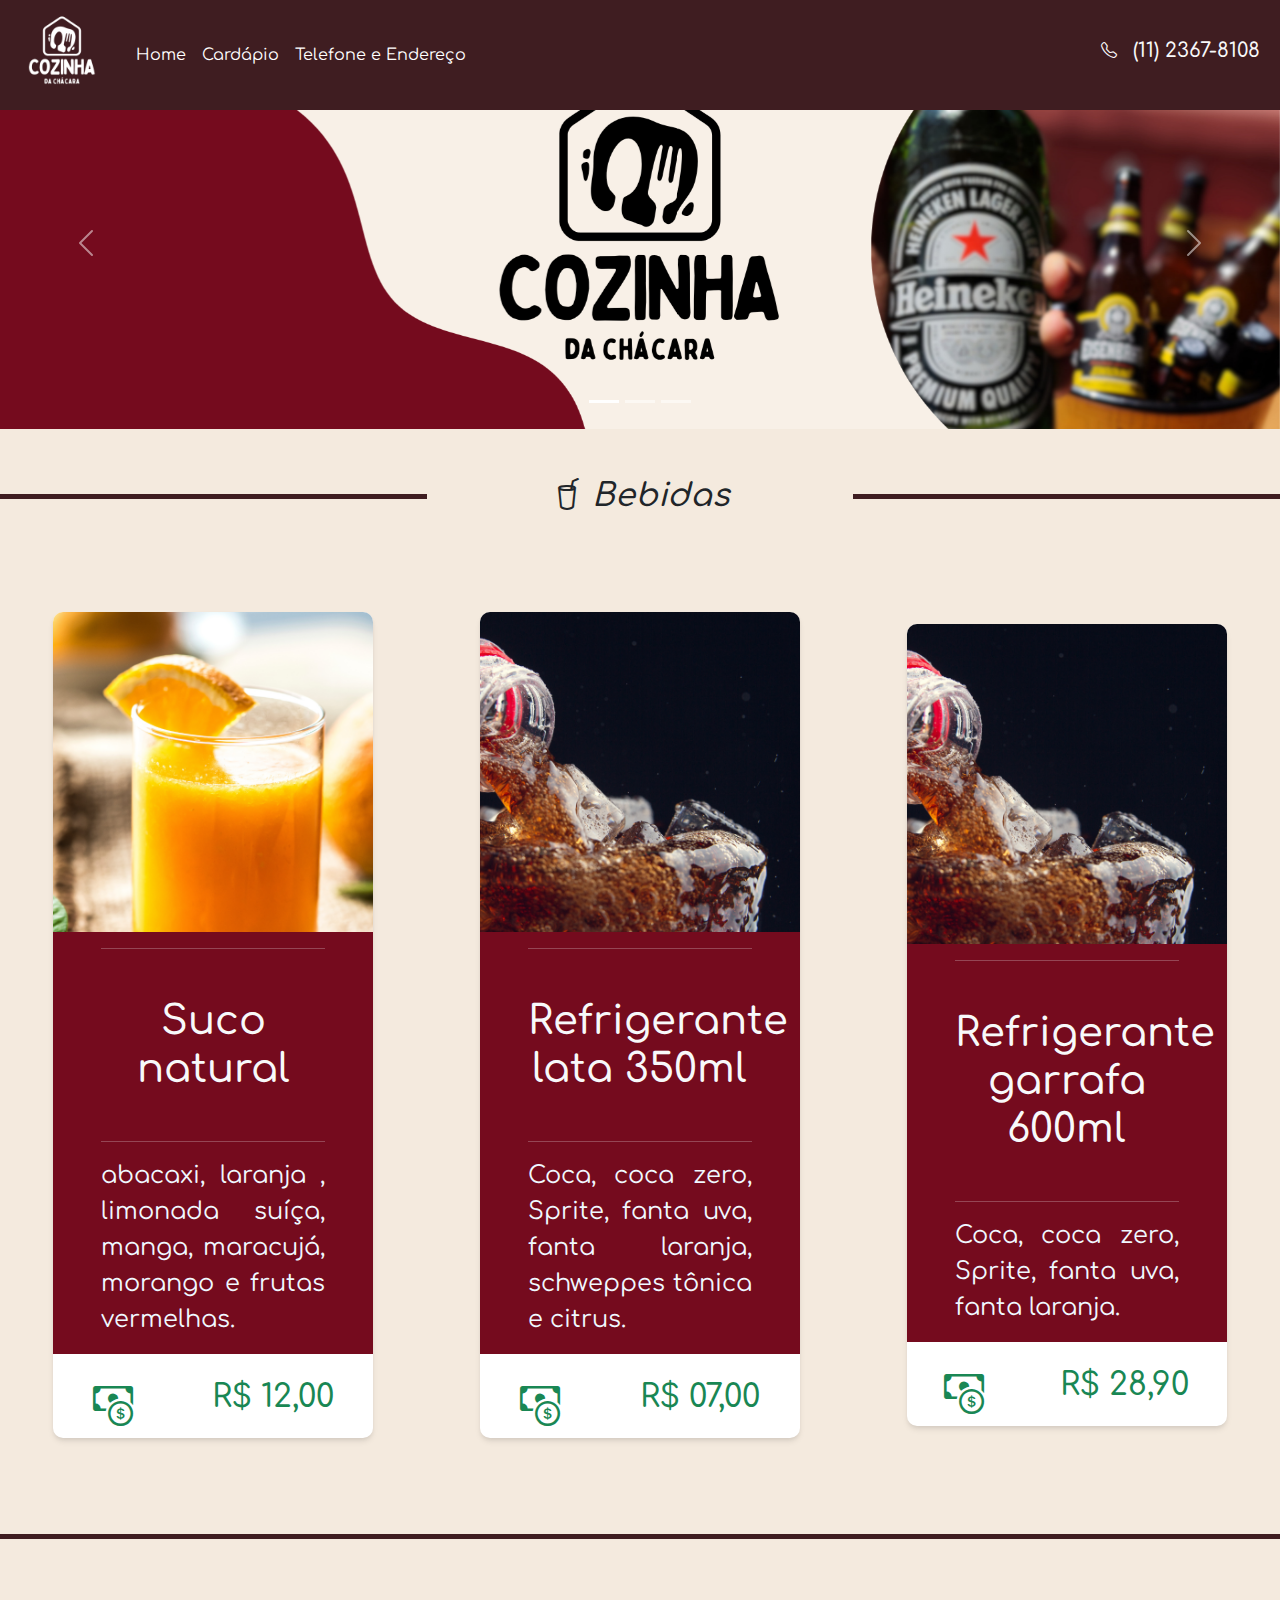
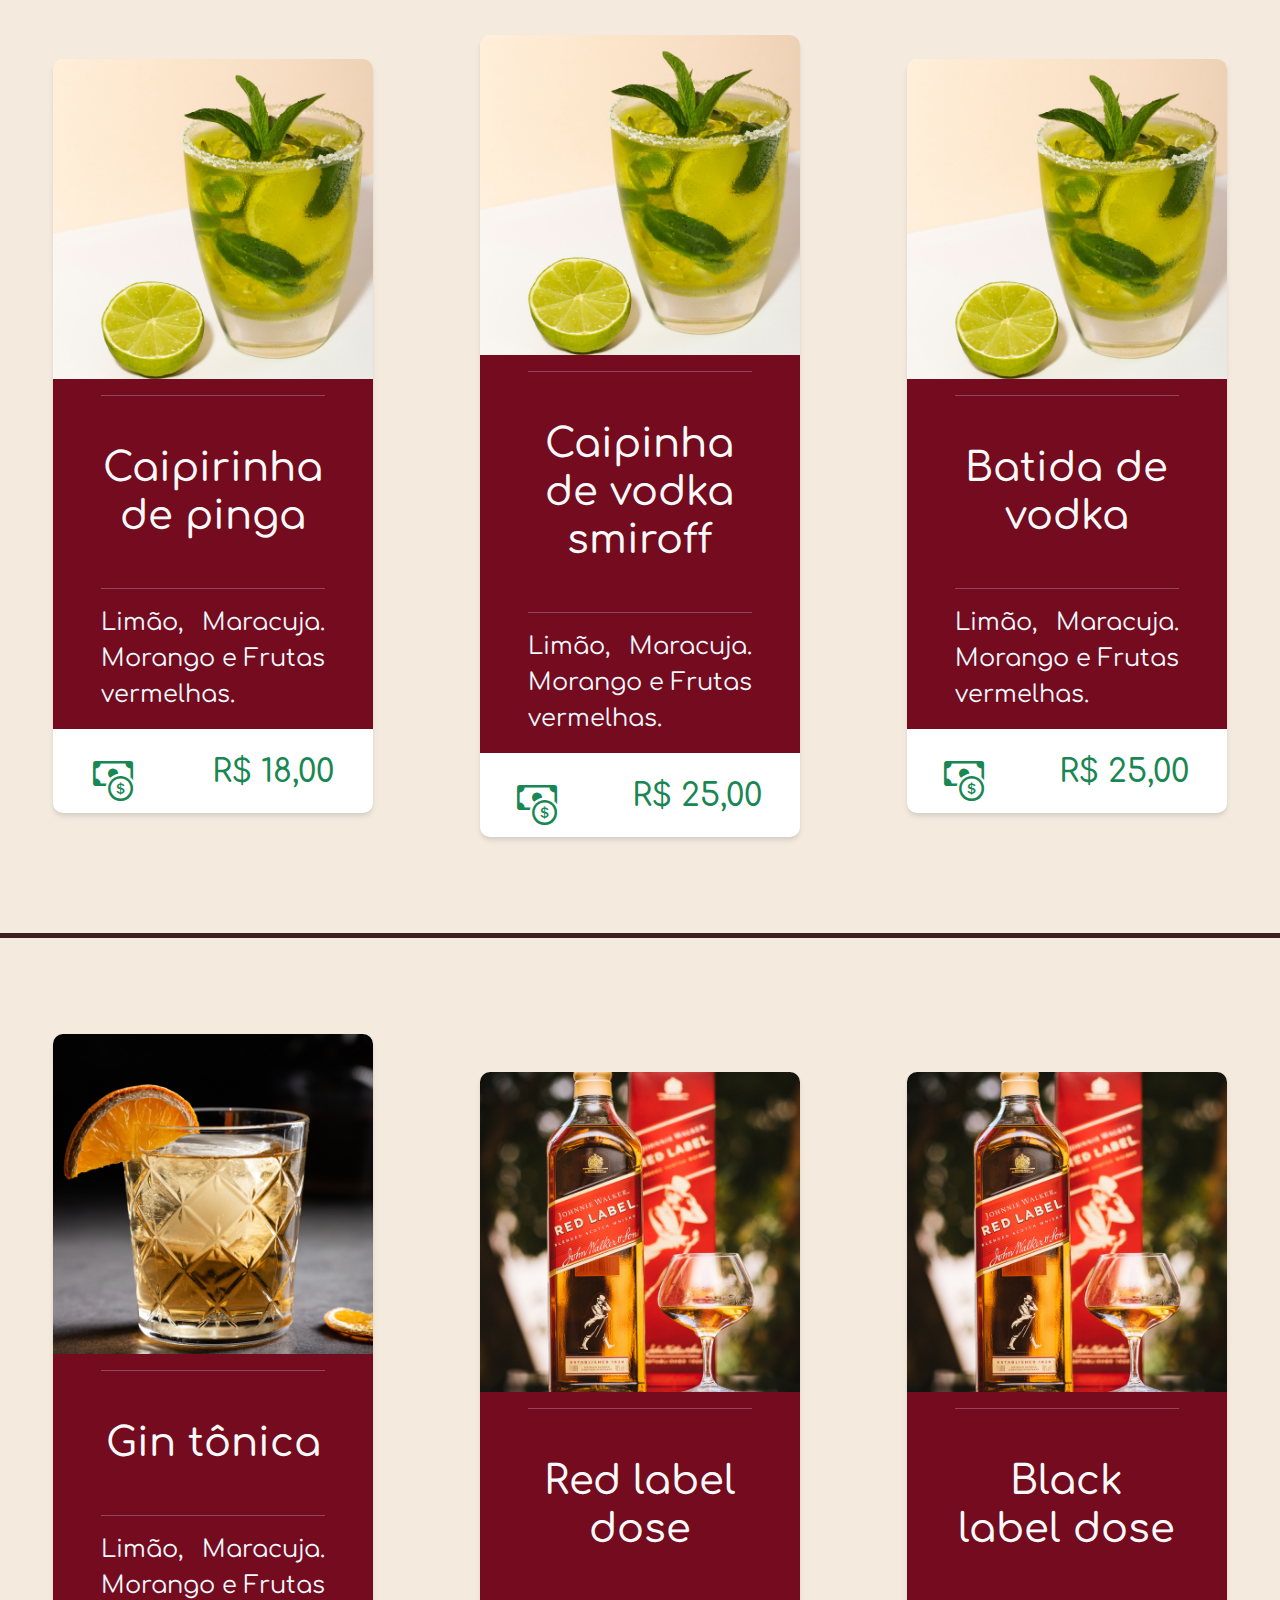
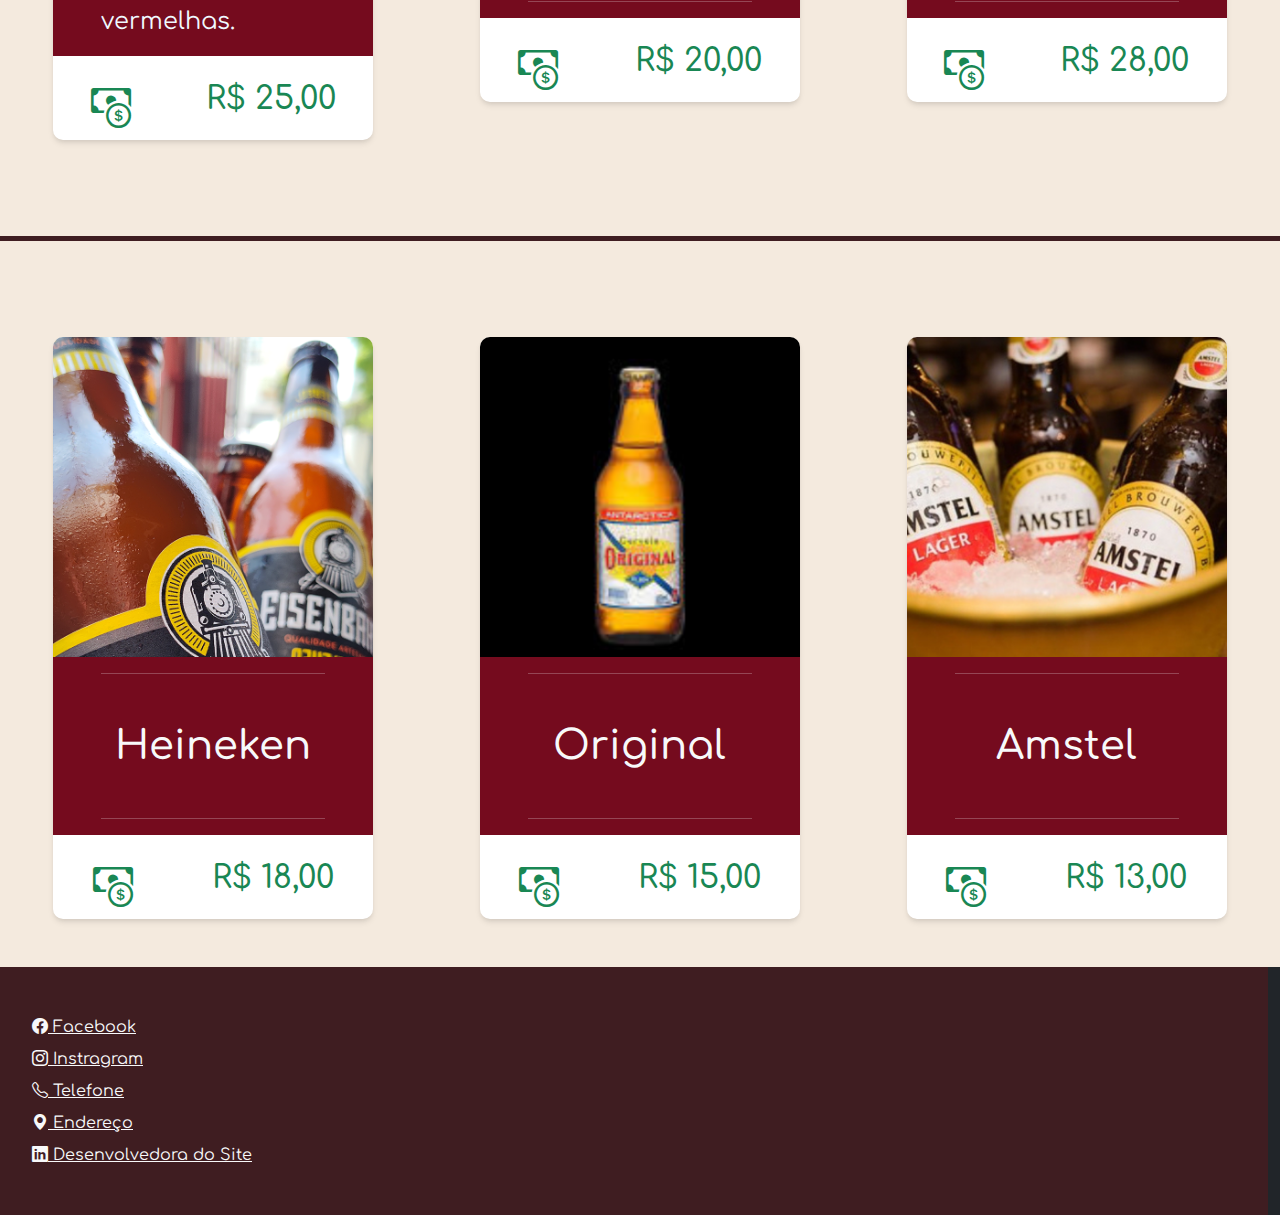
==== SiteCozinha/secBebidas.html @ 14ae270e "Atualização (arrumando os erros)" ====
<!DOCTYPE html>
<html lang="pt-br">
<head>
    <meta charset="UTF-8">
    <meta name="viewport" content="width=device-width, initial-scale=1.0">
    <title>Pratos Feitos</title>
    <link rel="stylesheet" href="css/cssComida.css">
    <link href="https://cdn.jsdelivr.net/npm/bootstrap@5.3.3/dist/css/bootstrap.min.css" rel="stylesheet" integrity="sha384-QWTKZyjpPEjISv5WaRU9OFeRpok6YctnYmDr5pNlyT2bRjXh0JMhjY6hW+ALEwIH" crossorigin="anonymous">
    <link rel="stylesheet" href="https://cdn.jsdelivr.net/npm/bootstrap-icons@1.11.3/font/bootstrap-icons.min.css">
    <link rel="icon" type="image/x-icon" href="assets/LOGOPNGCASA.png">
 
</head>
<body id="funciona">
    <!-- Navbar -->
    <nav class="navbar navbar-expand-lg">
      <div class="container-fluid">
        <a class="navbar-brand" href="/SiteCozinha/index.html"><img src="assets/logoCozinha.png" width="100px" alt=""></a>
        <button class="navbar-toggler bg-white" type="button" data-bs-toggle="collapse" data-bs-target="#navbarNav" aria-controls="navbarNav" aria-expanded="false" aria-label="Toggle navigation">
          <span class="navbar-toggler-icon"></span>
        </button>
        <div class="collapse navbar-collapse" id="navbarNav">
          <ul class="navbar-nav">
            <li class="nav-item">
              <a  id="nav_texto" class="nav-link active" aria-current="page" href="index.html">Home</a>
            </li>
            <li class="nav-item">
              <a  id="nav_texto" class="nav-link active" href="#cardapio">Cardápio</a>
            </li>
            <li class="nav-item">
              <a  id="nav_texto" class="nav-link active" href="telefone.html">Telefone e Endereço</a>
            </li>
          </ul>

          <div class="ms-auto d-flex p-2">
            <i class="bi bi-telephone text-light fs-6 mx-3"></i> 
            <h4 class="text-light fs-5 ">(11) 2367-8108</h4>
          </div>

        </div>
      </div>
    </nav>
    <div class="opcoesPratos row">

      <div class="col-12 ">
        <nav id="navbar-example3" class="h-100 flex-column align-items-around pe-4 border-end ">
          <nav class="nav nav-pills flex-row justify-content-center">
            <a class="nav-link" href="#TodoDia">Todos os dias</a>
            <a class="nav-link" href="#seg">Especiais do dia</a>
            <a class="nav-link" href="secBebidas.html"> Bebidas e Sobremesas</a>
          </nav>
    </div>

    <div id="carouselExampleIndicators" class="carousel slide">
      <div class="carousel-indicators">
        <button type="button" data-bs-target="#carouselExampleIndicators" data-bs-slide-to="0" class="active" aria-current="true" aria-label="Slide 1"></button>
        <button type="button" data-bs-target="#carouselExampleIndicators" data-bs-slide-to="1" aria-label="Slide 2"></button>
        <button type="button" data-bs-target="#carouselExampleIndicators" data-bs-slide-to="2" aria-label="Slide 3"></button>
      </div>
      <div class="carousel-inner">
        <div class="carousel-item active">
          <img src="assets/bebidasBanner.png" class="d-block w-100" alt="...">
        </div>
        <div class="carousel-item">
          <img src="assets/bebidasBanner.png" class="d-block w-100" alt="...">
        </div>
        <div class="carousel-item">
          <img src="assets/bebidasBanner.png" class="d-block w-100" alt="...">
        </div>
      </div>
      <button class="carousel-control-prev" type="button" data-bs-target="#carouselExampleIndicators" data-bs-slide="prev">
        <span class="carousel-control-prev-icon" aria-hidden="true"></span>
        <span class="visually-hidden">Previous</span>
      </button>
      <button class="carousel-control-next" type="button" data-bs-target="#carouselExampleIndicators" data-bs-slide="next">
        <span class="carousel-control-next-icon" aria-hidden="true"></span>
        <span class="visually-hidden">Next</span>
      </button>
    </div>


    <section class="fundo">


              <!-- PRATOS DIA A DIA -->

              <div class="d-flex flex-row col-12 justify-content-between align-items-center ">

                <div class="line col-2 col-md-4 "></div>
                <h3 id="TodoDia" class="text-center fs-2 col-6 col-md-4 my-5"><i class="bi bi-cup-straw"> Bebidas </h3></i> 
                <div class="line col-2 col-md-4"></div>
        
              </div>
      
              <div class="promocoes d-flex flex-column flex-md-row justify-content-center-lg-around justify-content-md-around align-items-center">
                
                <!-- Primeiro card -->
                <div class="card_alimento d-flex flex-column justify-content-center col-10 my-5 col-md-3 bg-white">
      
                  <img src="assets/Design sem nome (5).png" class="col-12 img_comida " alt="">
                  
                  <!-- section de informações -->
                  <div class="col-12 text_card px-5">
                    <hr class="text-light">
                      <h1 class="text-center my-5 text-light">Suco natural</h1>
                      <hr class="text-light">
                      <p class="align-self-center " style="text-align: justify;" >abacaxi, laranja , limonada suíça, manga, maracujá, morango e frutas vermelhas.</p>
                  </div>
      
                  <!-- Section de preço -->
                  <div class="valor d-flex flex-row justify-content-around mt-4">
                      <i class="bi bi-cash-coin fs-1 text-success"></i>
                      <h2 class="text-success">R$  12,00</h2>
                  </div>
                  </div >
      
                  <!-- Aqui acaba o card -->
      
                  <!-- Primeiro card -->
                  <div class="card_alimento d-flex flex-column justify-content-center col-10 my-5 col-md-3 bg-white">
      
                  <img src="assets/Design sem nome (6).png" class="col-12 img_comida " alt="">
                  
                  <!-- section de informações -->
                  <div class="col-12 text_card px-5">
                    <hr class="text-light">
                      <h1 class="text-center my-5 text-light">Refrigerante lata 350ml</h1>
                      <hr class="text-light">
                      <p class="align-self-center " style="text-align: justify;" >Coca, coca zero, Sprite, fanta uva, fanta laranja, schweppes tônica e citrus.</p>
                  </div>
      
                  <!-- Section de preço -->
                  <div class="valor d-flex flex-row justify-content-around mt-4">
                      <i class="bi bi-cash-coin fs-1 text-success"></i>
                      <h2 class="text-success">R$ 07,00</h2>
                  </div>
                  </div >
      
      
                  <!-- Terceiro card -->
                  <div class="card_alimento d-flex flex-column justify-content-center col-10 my-5 col-md-3 bg-white">
      
                    <img src="assets/Design sem nome (6).png" class="col-12 img_comida " alt="">
                    
                    <!-- section de informações -->
                    <div class="col-12 text_card px-5">
                      <hr class="text-light">
                        <h1 class="text-center my-5 text-light">Refrigerante garrafa 600ml</h1>
                        <hr class="text-light">
                        <p class="align-self-center " style="text-align: justify;" > Coca, coca zero, Sprite, fanta uva, fanta laranja.</p>
                    </div>
      
                    <!-- Section de preço -->
                    <div class="valor d-flex flex-row justify-content-around mt-4">
                        <i class="bi bi-cash-coin fs-1 text-success"></i>
                        <h2 class="text-success">R$ 28,90</h2>
                    </div>
              
                </div >
                
          </section>

          <section class="fundo">


            <!-- PRATOS DIA A DIA -->
            <div class="d-flex flex-row col-12 justify-content-between align-items-center ">
      
              <div class="line col-12 col-md-12 my-5 "></div>
        
            </div>

            <div class="promocoes d-flex flex-column flex-md-row justify-content-center-lg-around justify-content-md-around align-items-center">
              
              <!-- Primeiro card -->
              <div class="card_alimento d-flex flex-column justify-content-center col-10 my-5 col-md-3 bg-white">
    
                <img src="assets/Design sem nome (18).png" class="col-12 img_comida " alt="">
                
                <!-- section de informações -->
                <div class="col-12 text_card px-5">
                  <hr class="text-light">
                    <h1 class="text-center my-5 text-light">Caipirinha de pinga</h1>
                    <hr class="text-light">
                    <p class="align-self-center " style="text-align: justify;" >Limão, Maracuja. Morango e Frutas vermelhas.</p>
                </div>
    
                <!-- Section de preço -->
                <div class="valor d-flex flex-row justify-content-around mt-4">
                    <i class="bi bi-cash-coin fs-1 text-success"></i>
                    <h2 class="text-success">R$ 18,00</h2>
                </div>
                </div >
    
              <!-- Aqui acaba o card -->
    
               <!-- Segundo card -->

                <div class="card_alimento d-flex flex-column justify-content-center col-10 my-5 col-md-3 bg-white">
    
                <img src="assets/Design sem nome (18).png" class="col-12 img_comida " alt="">
                
                <!-- section de informações -->
                <div class="col-12 text_card px-5">
                  <hr class="text-light">
                    <h1 class="text-center my-5 text-light">Caipinha de vodka smiroff</h1>
                    <hr class="text-light">
                    <p class="align-self-center " style="text-align: justify;" > Limão, Maracuja. Morango e Frutas vermelhas.</p>
                </div>
    
                <!-- Section de preço -->
                <div class="valor d-flex flex-row justify-content-around mt-4">
                    <i class="bi bi-cash-coin fs-1 text-success"></i>
                    <h2 class="text-success">R$  25,00</h2>
                </div>
                </div >
    
    
                <!-- Terceiro card -->
                <div class="card_alimento d-flex flex-column justify-content-center col-10 my-5 col-md-3 bg-white">
    
                  <img src="assets/Design sem nome (18).png" class="col-12 img_comida " alt="">
                  
                  <!-- section de informações -->
                  <div class="col-12 text_card px-5">
                    <hr class="text-light">
                      <h1 class="text-center my-5 text-light">Batida de vodka</h1>
                      <hr class="text-light">
                      <p class="align-self-center " style="text-align: justify;" >Limão, Maracuja. Morango e Frutas vermelhas.</p>
                  </div>
    
                  <!-- Section de preço -->
                  <div class="valor d-flex flex-row justify-content-around mt-4">
                      <i class="bi bi-cash-coin fs-1 text-success"></i>
                      <h2 class="text-success">R$  25,00</h2>
                  </div>
            
              </div >
              
        </section>
    
        <!-- CAGADA -->
    
        <section class="fundo">
    
            <!-- PRATOS DIA A DIA -->
    
          <div class="d-flex flex-row col-12 justify-content-between align-items-center ">
    
            <div class="line col-12 col-md-12 my-5 "></div>
      
          </div>
    
            <div class="promocoes d-flex flex-column flex-md-row justify-content-center-lg-around justify-content-md-around align-items-center">
              
              <!-- Primeiro card -->
              <div class="card_alimento d-flex flex-column justify-content-center col-10 my-5 col-md-3 bg-white">
    
                <img src="assets/Design sem nome (17).png" class="col-12 img_comida " alt="">
                
                <!-- section de informações -->
                <div class="col-12 text_card px-5">
                  <hr class="text-light">
                    <h1 class="text-center my-5 text-light">Gin tônica</h1>
                    <hr class="text-light">
                    <p class="align-self-center " style="text-align: justify;" >Limão, Maracuja. Morango e Frutas vermelhas.</p>
                </div>
    
                <!-- Section de preço -->
                <div class="valor d-flex flex-row justify-content-around mt-4">
                    <i class="bi bi-cash-coin fs-1 text-success"></i>
                    <h2 class="text-success">R$ 25,00</h2>
                </div>
                </div >
    
                <!-- Aqui acaba o card -->
    
              <!-- Segundo card -->
                <div class="card_alimento d-flex flex-column justify-content-center col-10 my-5 col-md-3 bg-white">
    
                <img src="assets/Design sem nome (13).png" class="col-12 img_comida " alt="">
                
                <!-- section de informações -->
                <div class="col-12 text_card px-5">
                  <hr class="text-light">
                    <h1 class="text-center my-5 text-light">Red label dose</h1>
                    <hr class="text-light">
                    <p class="align-self-center " style="text-align: justify;" ></p>
                </div>
    
                <!-- Section de preço -->
                <div class="valor d-flex flex-row justify-content-around mt-4">
                    <i class="bi bi-cash-coin fs-1 text-success"></i>
                    <h2 class="text-success">R$ 20,00</h2>
                </div>
                </div >
    
    
                <!-- Terceiro card -->
                <div class="card_alimento d-flex flex-column justify-content-center col-10 my-5 col-md-3 bg-white">
    
                  <img src="assets/Design sem nome (13).png" class="col-12 img_comida " alt="">
                  
                  <!-- section de informações -->
                  <div class="col-12 text_card px-5">
                    <hr class="text-light">
                      <h1 class="text-center my-5 text-light">Black label dose</h1>
                      <hr class="text-light">
                      <p class="align-self-center " style="text-align: justify;" ></p>
                  </div>
    
                  <!-- Section de preço -->
                  <div class="valor d-flex flex-row justify-content-around mt-4">
                      <i class="bi bi-cash-coin fs-1 text-success"></i>
                      <h2 class="text-success">R$ 28,00</h2>
                  </div>
            
              </div >
              
        </section>


        <section class="fundo">


            <!-- PRATOS DIA A DIA -->

            <div class="d-flex flex-row col-12 justify-content-between align-items-center ">
      
              <div class="line col-12 col-md-12 my-5 "></div>
        
            </div>
    
            <div class="promocoes d-flex flex-column flex-md-row justify-content-center-lg-around justify-content-md-around align-items-center">
              
              <!-- Primeiro card -->
              <div class="card_alimento d-flex flex-column justify-content-center col-10 my-5 col-md-3 bg-white">
    
                <img src="assets/cerveja2 1.png" class="col-12 img_comida " alt="">
                
                <!-- section de informações -->
                <div class="col-12 text_card px-5">
                  <hr class="text-light">
                    <h1 class="text-center my-5 text-light">Heineken</h1>
                    <hr class="text-light">
                    <p class="align-self-center " style="text-align: justify;" ></p>
                </div>
    
                <!-- Section de preço -->
                <div class="valor d-flex flex-row justify-content-around mt-4">
                    <i class="bi bi-cash-coin fs-1 text-success"></i>
                    <h2 class="text-success">R$ 18,00</h2>
                </div>
                </div >
    
              <!-- Aqui acaba o card -->
    
               <!-- Segundo card -->

                <div class="card_alimento d-flex flex-column justify-content-center col-10 my-5 col-md-3 bg-white">
    
                <img src="assets/Design sem nome (14).png" class="col-12 img_comida " alt="">
                
                <!-- section de informações -->
                <div class="col-12 text_card px-5">
                  <hr class="text-light">
                    <h1 class="text-center my-5 text-light">Original</h1>
                    <hr class="text-light">
                    <p class="align-self-center " style="text-align: justify;" ></p>
                </div>
    
                <!-- Section de preço -->
                <div class="valor d-flex flex-row justify-content-around mt-4">
                    <i class="bi bi-cash-coin fs-1 text-success"></i>
                    <h2 class="text-success">R$ 15,00</h2>
                </div>
                </div >
    
                <!-- Terceiro card -->
                <div class="card_alimento d-flex flex-column justify-content-center col-10 my-5 col-md-3 bg-white">
    
                  <img src="assets/Design sem nome (15).png" class="col-12 img_comida " alt="">
                  
                  <!-- section de informações -->
                  <div class="col-12 text_card px-5">
                    <hr class="text-light">
                      <h1 class="text-center my-5 text-light">Amstel</h1>
                      <hr class="text-light">
                      <p class="align-self-center " style="text-align: justify;" ></p>
                  </div>
    
                  <!-- Section de preço -->
                  <div class="valor d-flex flex-row justify-content-around mt-4">
                      <i class="bi bi-cash-coin fs-1 text-success"></i>
                      <h2 class="text-success">R$ 13,00</h2>
                  </div>
            
              </div >
              
        </section>
        
        <footer id="foot" class="row bg-dark d-flex flex-row">
          <nav class="col-12">
              <ul class="column-6 my-5">
                  <li class="mb-2"> <a class="text-light" href="https://www.facebook.com/cozinhadachacara/" target="_blank"><i class="bi bi-facebook"></i> Facebook</a></li>
                  <li class="mb-2"><a class="text-light" href="https://www.instagram.com/cozinhadachacara/" target="_blank"><i class="bi bi-instagram"></i> Instragram</a></li>
                  <li class="mb-2"> <a class="text-light" href="telefone.html"><i class="bi bi-telephone"></i> Telefone</a></li>
                  <li class="mb-2"><a class="text-light" href="telefone.html"><i class="bi bi-geo-alt-fill"></i> Endereço</a></li>
                  <li class="mb-2"><a class="text-light" href="https://www.linkedin.com/in/manuelaflorenca/" target="_blank"><i class="bi bi-linkedin"></i> Desenvolvedora do Site</a></li>
                  
              </ul>
          </nav>
        </footer>
  
    <script src="https://cdn.jsdelivr.net/npm/bootstrap@5.3.3/dist/js/bootstrap.bundle.min.js" integrity="sha384-YvpcrYf0tY3lHB60NNkmXc5s9fDVZLESaAA55NDzOxhy9GkcIdslK1eN7N6jIeHz" crossorigin="anonymous"></script>
</body>
</html>
---- SiteCozinha/css/cssComida.css ----
@import url('https://fonts.googleapis.com/css2?family=Comfortaa:wght@300..700&display=swap');
* {
    margin: 0;
    padding: 0;
    box-sizing: border-box;
    font-family: "Comfortaa", sans-serif;
    font-optical-sizing: auto;
   
}

body {
    background-color: #750B1E;
    width: 100vw;
    height: 100vh;   
}


.container-fluid {
    position: fixed;
    top: 0;
    z-index: 1000;
    width: 100%;
    background-color: #3F1D21;
    
}


main {

    width: 100%;

}

main h1 {
    color: white;    
}

#nav_texto {

    color: #fff;

}

#nav_texto:hover {
    color: #6d6c6c;
}


#sobre {
    background-image: url("/SiteCozinha/assets/flat-lay-delicious-brazilian-food-arrangement.jpg");
    padding: 50px 30px 50px 30px;
    background-repeat: no-repeat;
    background-size: cover;
    opacity: 0.5;
    text-align: justify;
 
}
.fundo{
    background-color: #F4EADE;
    background-repeat: no-repeat;
    background-size: cover;
}

h3{
    font-size: 4em;
    color: #3F1D21;
}

.card2 {

    background-color:rgba(63, 29, 33, 0.7);
    border-radius: 10px;
    color: #fff;
    
}


p {
    color: aliceblue;
    font-size: 1.5em;
}



.card {
    background-color: transparent;
    border: none;
}

.card_alimento{
    box-shadow: rgba(0, 0, 0, 0.1) 0px 4px 6px -1px, rgba(0, 0, 0, 0.06) 0px 2px 4px -1px;
    border-radius: 10px;
}

.img_comida{
    border-radius: 10px 10px 0px 0;

}
.line{
    background-color: #3F1D21;
    height: 5px;
}
.text_card{
   background-color: #750B1E;
   
}

.card {
    border-radius: 20px 
}


a {
    text-decoration: none;

}

ul {
    list-style-type: none; /* Remove as bolinhas */
}

/* Alterar cor quando o link for clicado (visited) */
a:visited {
    color: gray;
}

a:hover {
    color: darkgray;
}

.menu_card{
    background-image: url(/SiteCozinha/assets/cardCostela3.png);
    background-size: cover;
    background-repeat: no-repeat;
}

.menu{
    color: #ffffff;
    cursor: pointer;
}
.menu:hover{
color: #3F1D21;
}

footer nav {
    background-color: #3F1D21;
}

.card_alimento {
    transition: transform 0.3s ease;
}

.card_alimento:hover {
    transform: scale(1.05);

}
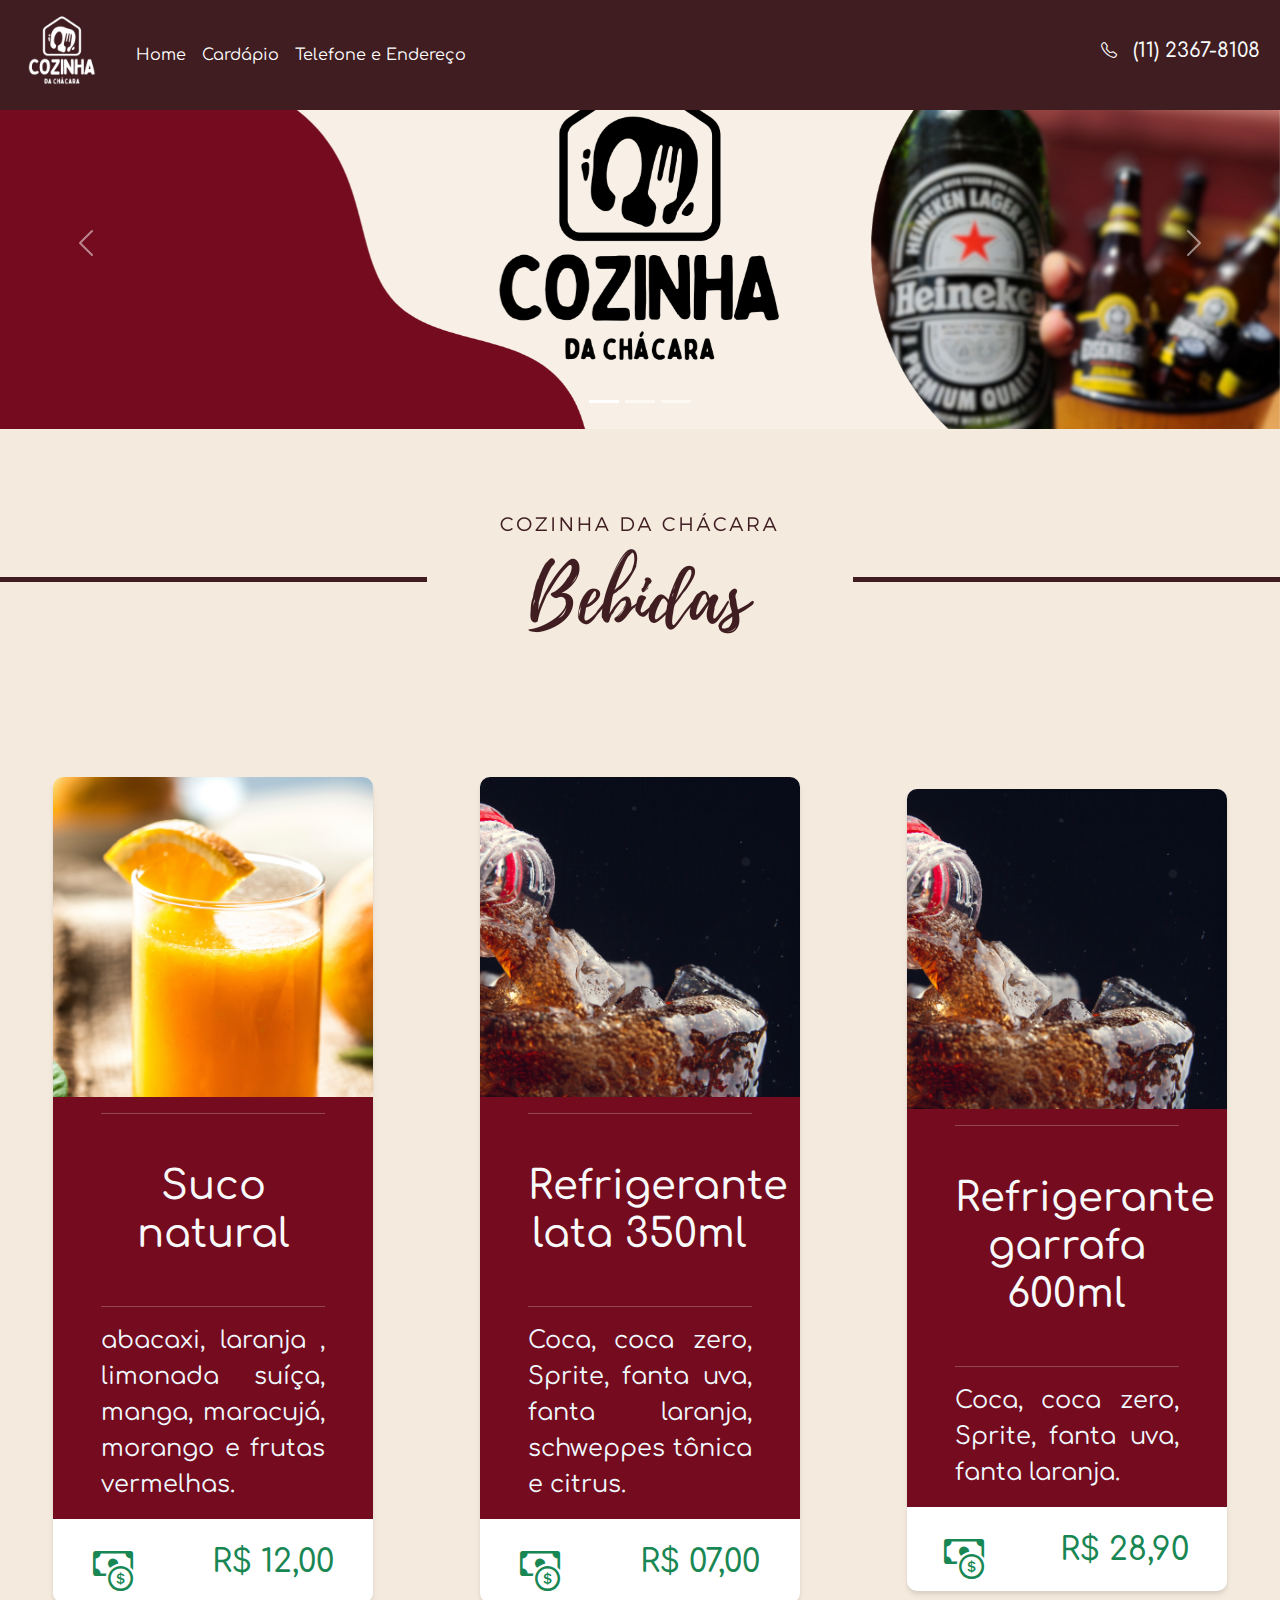
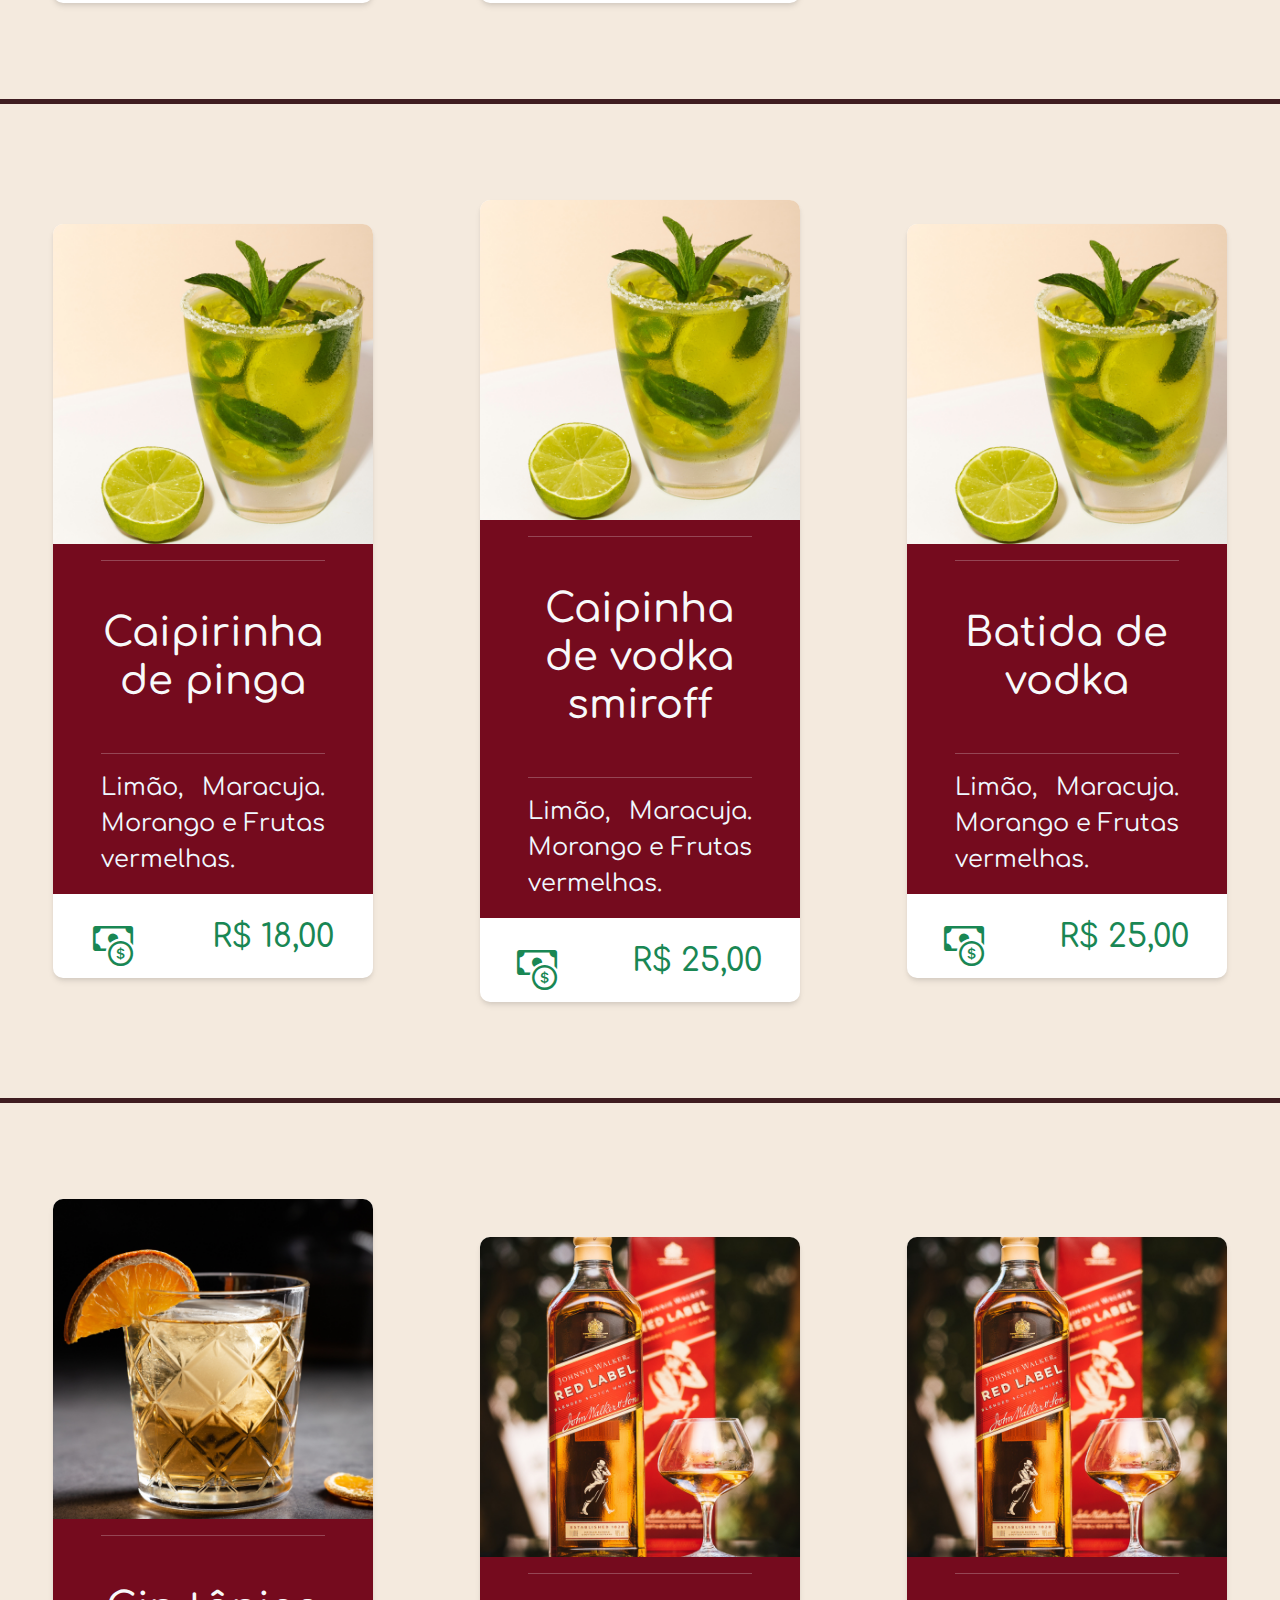
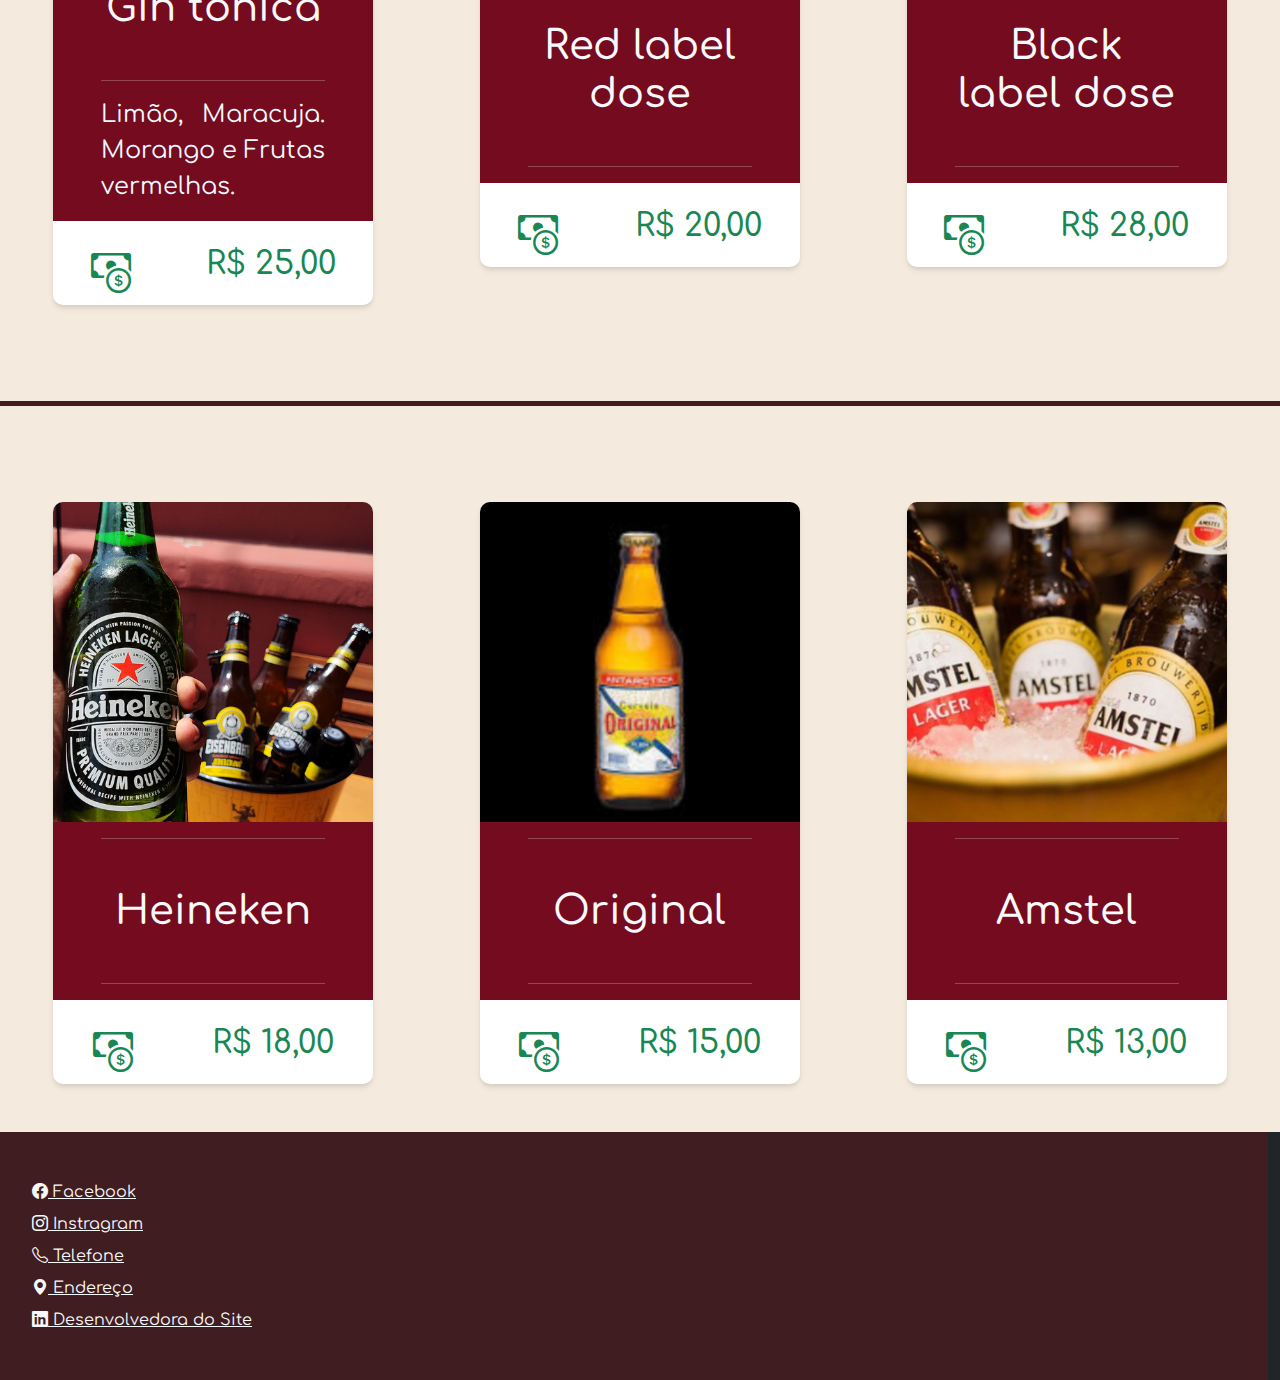
==== commit 85b0d280: "Atualizações de imagens" ====
--- a/SiteCozinha/secBebidas.html
+++ b/SiteCozinha/secBebidas.html
@@ -77,92 +77,72 @@
       </button>
     </div>
 
-
     <section class="fundo">
 
-
-              <!-- PRATOS DIA A DIA -->
-
               <div class="d-flex flex-row col-12 justify-content-between align-items-center ">
 
                 <div class="line col-2 col-md-4 "></div>
-                <h3 id="TodoDia" class="text-center fs-2 col-6 col-md-4 my-5"><i class="bi bi-cup-straw"> Bebidas </h3></i> 
+                <img src="assets/bebidas.png" alt="">
                 <div class="line col-2 col-md-4"></div>
         
               </div>
       
               <div class="promocoes d-flex flex-column flex-md-row justify-content-center-lg-around justify-content-md-around align-items-center">
-                
-                <!-- Primeiro card -->
+
                 <div class="card_alimento d-flex flex-column justify-content-center col-10 my-5 col-md-3 bg-white">
       
                   <img src="assets/Design sem nome (5).png" class="col-12 img_comida " alt="">
-                  
-                  <!-- section de informações -->
+
                   <div class="col-12 text_card px-5">
                     <hr class="text-light">
                       <h1 class="text-center my-5 text-light">Suco natural</h1>
                       <hr class="text-light">
                       <p class="align-self-center " style="text-align: justify;" >abacaxi, laranja , limonada suíça, manga, maracujá, morango e frutas vermelhas.</p>
                   </div>
-      
-                  <!-- Section de preço -->
+
                   <div class="valor d-flex flex-row justify-content-around mt-4">
                       <i class="bi bi-cash-coin fs-1 text-success"></i>
                       <h2 class="text-success">R$  12,00</h2>
                   </div>
                   </div >
-      
-                  <!-- Aqui acaba o card -->
-      
-                  <!-- Primeiro card -->
+
                   <div class="card_alimento d-flex flex-column justify-content-center col-10 my-5 col-md-3 bg-white">
       
                   <img src="assets/Design sem nome (6).png" class="col-12 img_comida " alt="">
-                  
-                  <!-- section de informações -->
+
                   <div class="col-12 text_card px-5">
                     <hr class="text-light">
                       <h1 class="text-center my-5 text-light">Refrigerante lata 350ml</h1>
                       <hr class="text-light">
                       <p class="align-self-center " style="text-align: justify;" >Coca, coca zero, Sprite, fanta uva, fanta laranja, schweppes tônica e citrus.</p>
                   </div>
-      
-                  <!-- Section de preço -->
+
                   <div class="valor d-flex flex-row justify-content-around mt-4">
                       <i class="bi bi-cash-coin fs-1 text-success"></i>
                       <h2 class="text-success">R$ 07,00</h2>
                   </div>
                   </div >
-      
-      
-                  <!-- Terceiro card -->
+
                   <div class="card_alimento d-flex flex-column justify-content-center col-10 my-5 col-md-3 bg-white">
       
                     <img src="assets/Design sem nome (6).png" class="col-12 img_comida " alt="">
-                    
-                    <!-- section de informações -->
+
                     <div class="col-12 text_card px-5">
                       <hr class="text-light">
                         <h1 class="text-center my-5 text-light">Refrigerante garrafa 600ml</h1>
                         <hr class="text-light">
                         <p class="align-self-center " style="text-align: justify;" > Coca, coca zero, Sprite, fanta uva, fanta laranja.</p>
                     </div>
-      
-                    <!-- Section de preço -->
+
                     <div class="valor d-flex flex-row justify-content-around mt-4">
                         <i class="bi bi-cash-coin fs-1 text-success"></i>
                         <h2 class="text-success">R$ 28,90</h2>
                     </div>
-              
-                </div >
-                
+                </div >      
           </section>
 
           <section class="fundo">
 
-
-            <!-- PRATOS DIA A DIA -->
             <div class="d-flex flex-row col-12 justify-content-between align-items-center ">
       
               <div class="line col-12 col-md-12 my-5 "></div>
@@ -170,80 +150,61 @@
             </div>
 
             <div class="promocoes d-flex flex-column flex-md-row justify-content-center-lg-around justify-content-md-around align-items-center">
-              
-              <!-- Primeiro card -->
+
               <div class="card_alimento d-flex flex-column justify-content-center col-10 my-5 col-md-3 bg-white">
     
                 <img src="assets/Design sem nome (18).png" class="col-12 img_comida " alt="">
-                
-                <!-- section de informações -->
+
                 <div class="col-12 text_card px-5">
                   <hr class="text-light">
                     <h1 class="text-center my-5 text-light">Caipirinha de pinga</h1>
                     <hr class="text-light">
                     <p class="align-self-center " style="text-align: justify;" >Limão, Maracuja. Morango e Frutas vermelhas.</p>
                 </div>
-    
-                <!-- Section de preço -->
+
                 <div class="valor d-flex flex-row justify-content-around mt-4">
                     <i class="bi bi-cash-coin fs-1 text-success"></i>
                     <h2 class="text-success">R$ 18,00</h2>
                 </div>
                 </div >
-    
-              <!-- Aqui acaba o card -->
-    
-               <!-- Segundo card -->
 
                 <div class="card_alimento d-flex flex-column justify-content-center col-10 my-5 col-md-3 bg-white">
     
                 <img src="assets/Design sem nome (18).png" class="col-12 img_comida " alt="">
-                
-                <!-- section de informações -->
+
                 <div class="col-12 text_card px-5">
                   <hr class="text-light">
                     <h1 class="text-center my-5 text-light">Caipinha de vodka smiroff</h1>
                     <hr class="text-light">
                     <p class="align-self-center " style="text-align: justify;" > Limão, Maracuja. Morango e Frutas vermelhas.</p>
                 </div>
-    
-                <!-- Section de preço -->
+
                 <div class="valor d-flex flex-row justify-content-around mt-4">
                     <i class="bi bi-cash-coin fs-1 text-success"></i>
                     <h2 class="text-success">R$  25,00</h2>
                 </div>
                 </div >
-    
-    
-                <!-- Terceiro card -->
+
                 <div class="card_alimento d-flex flex-column justify-content-center col-10 my-5 col-md-3 bg-white">
     
                   <img src="assets/Design sem nome (18).png" class="col-12 img_comida " alt="">
-                  
-                  <!-- section de informações -->
+
                   <div class="col-12 text_card px-5">
                     <hr class="text-light">
                       <h1 class="text-center my-5 text-light">Batida de vodka</h1>
                       <hr class="text-light">
                       <p class="align-self-center " style="text-align: justify;" >Limão, Maracuja. Morango e Frutas vermelhas.</p>
                   </div>
-    
-                  <!-- Section de preço -->
+
                   <div class="valor d-flex flex-row justify-content-around mt-4">
                       <i class="bi bi-cash-coin fs-1 text-success"></i>
                       <h2 class="text-success">R$  25,00</h2>
                   </div>
-            
               </div >
-              
         </section>
-    
-        <!-- CAGADA -->
-    
+
         <section class="fundo">
     
-            <!-- PRATOS DIA A DIA -->
-    
           <div class="d-flex flex-row col-12 justify-content-between align-items-center ">
     
             <div class="line col-12 col-md-12 my-5 "></div>
@@ -251,78 +212,60 @@
           </div>
     
             <div class="promocoes d-flex flex-column flex-md-row justify-content-center-lg-around justify-content-md-around align-items-center">
-              
-              <!-- Primeiro card -->
+
               <div class="card_alimento d-flex flex-column justify-content-center col-10 my-5 col-md-3 bg-white">
     
                 <img src="assets/Design sem nome (17).png" class="col-12 img_comida " alt="">
-                
-                <!-- section de informações -->
+
                 <div class="col-12 text_card px-5">
                   <hr class="text-light">
                     <h1 class="text-center my-5 text-light">Gin tônica</h1>
                     <hr class="text-light">
                     <p class="align-self-center " style="text-align: justify;" >Limão, Maracuja. Morango e Frutas vermelhas.</p>
                 </div>
-    
-                <!-- Section de preço -->
+
                 <div class="valor d-flex flex-row justify-content-around mt-4">
                     <i class="bi bi-cash-coin fs-1 text-success"></i>
                     <h2 class="text-success">R$ 25,00</h2>
                 </div>
                 </div >
-    
-                <!-- Aqui acaba o card -->
-    
-              <!-- Segundo card -->
+
                 <div class="card_alimento d-flex flex-column justify-content-center col-10 my-5 col-md-3 bg-white">
     
                 <img src="assets/Design sem nome (13).png" class="col-12 img_comida " alt="">
-                
-                <!-- section de informações -->
+
                 <div class="col-12 text_card px-5">
                   <hr class="text-light">
                     <h1 class="text-center my-5 text-light">Red label dose</h1>
                     <hr class="text-light">
                     <p class="align-self-center " style="text-align: justify;" ></p>
                 </div>
-    
-                <!-- Section de preço -->
+
                 <div class="valor d-flex flex-row justify-content-around mt-4">
                     <i class="bi bi-cash-coin fs-1 text-success"></i>
                     <h2 class="text-success">R$ 20,00</h2>
                 </div>
                 </div >
-    
-    
-                <!-- Terceiro card -->
+
                 <div class="card_alimento d-flex flex-column justify-content-center col-10 my-5 col-md-3 bg-white">
     
                   <img src="assets/Design sem nome (13).png" class="col-12 img_comida " alt="">
-                  
-                  <!-- section de informações -->
+
                   <div class="col-12 text_card px-5">
                     <hr class="text-light">
                       <h1 class="text-center my-5 text-light">Black label dose</h1>
                       <hr class="text-light">
                       <p class="align-self-center " style="text-align: justify;" ></p>
                   </div>
-    
-                  <!-- Section de preço -->
+
                   <div class="valor d-flex flex-row justify-content-around mt-4">
                       <i class="bi bi-cash-coin fs-1 text-success"></i>
                       <h2 class="text-success">R$ 28,00</h2>
                   </div>
-            
-              </div >
-              
+              </div >  
         </section>
 
-
         <section class="fundo">
-
-
-            <!-- PRATOS DIA A DIA -->
 
             <div class="d-flex flex-row col-12 justify-content-between align-items-center ">
       
@@ -331,73 +274,58 @@
             </div>
     
             <div class="promocoes d-flex flex-column flex-md-row justify-content-center-lg-around justify-content-md-around align-items-center">
-              
-              <!-- Primeiro card -->
+
               <div class="card_alimento d-flex flex-column justify-content-center col-10 my-5 col-md-3 bg-white">
     
-                <img src="assets/cerveja2 1.png" class="col-12 img_comida " alt="">
-                
-                <!-- section de informações -->
+                <img src="assets/heinekennn.png" class="col-12 img_comida " alt="">
+
                 <div class="col-12 text_card px-5">
                   <hr class="text-light">
                     <h1 class="text-center my-5 text-light">Heineken</h1>
                     <hr class="text-light">
                     <p class="align-self-center " style="text-align: justify;" ></p>
                 </div>
-    
-                <!-- Section de preço -->
+
                 <div class="valor d-flex flex-row justify-content-around mt-4">
                     <i class="bi bi-cash-coin fs-1 text-success"></i>
                     <h2 class="text-success">R$ 18,00</h2>
                 </div>
                 </div >
-    
-              <!-- Aqui acaba o card -->
-    
-               <!-- Segundo card -->
 
                 <div class="card_alimento d-flex flex-column justify-content-center col-10 my-5 col-md-3 bg-white">
     
                 <img src="assets/Design sem nome (14).png" class="col-12 img_comida " alt="">
-                
-                <!-- section de informações -->
+
                 <div class="col-12 text_card px-5">
                   <hr class="text-light">
                     <h1 class="text-center my-5 text-light">Original</h1>
                     <hr class="text-light">
                     <p class="align-self-center " style="text-align: justify;" ></p>
                 </div>
-    
-                <!-- Section de preço -->
+
                 <div class="valor d-flex flex-row justify-content-around mt-4">
                     <i class="bi bi-cash-coin fs-1 text-success"></i>
                     <h2 class="text-success">R$ 15,00</h2>
                 </div>
                 </div >
-    
-                <!-- Terceiro card -->
+
                 <div class="card_alimento d-flex flex-column justify-content-center col-10 my-5 col-md-3 bg-white">
     
                   <img src="assets/Design sem nome (15).png" class="col-12 img_comida " alt="">
-                  
-                  <!-- section de informações -->
+
                   <div class="col-12 text_card px-5">
                     <hr class="text-light">
                       <h1 class="text-center my-5 text-light">Amstel</h1>
                       <hr class="text-light">
                       <p class="align-self-center " style="text-align: justify;" ></p>
                   </div>
-    
-                  <!-- Section de preço -->
+
                   <div class="valor d-flex flex-row justify-content-around mt-4">
                       <i class="bi bi-cash-coin fs-1 text-success"></i>
                       <h2 class="text-success">R$ 13,00</h2>
                   </div>
-            
-              </div >
-              
+              </div > 
         </section>
-        
         <footer id="foot" class="row bg-dark d-flex flex-row">
           <nav class="col-12">
               <ul class="column-6 my-5">
@@ -410,7 +338,6 @@
               </ul>
           </nav>
         </footer>
-  
     <script src="https://cdn.jsdelivr.net/npm/bootstrap@5.3.3/dist/js/bootstrap.bundle.min.js" integrity="sha384-YvpcrYf0tY3lHB60NNkmXc5s9fDVZLESaAA55NDzOxhy9GkcIdslK1eN7N6jIeHz" crossorigin="anonymous"></script>
 </body>
 </html>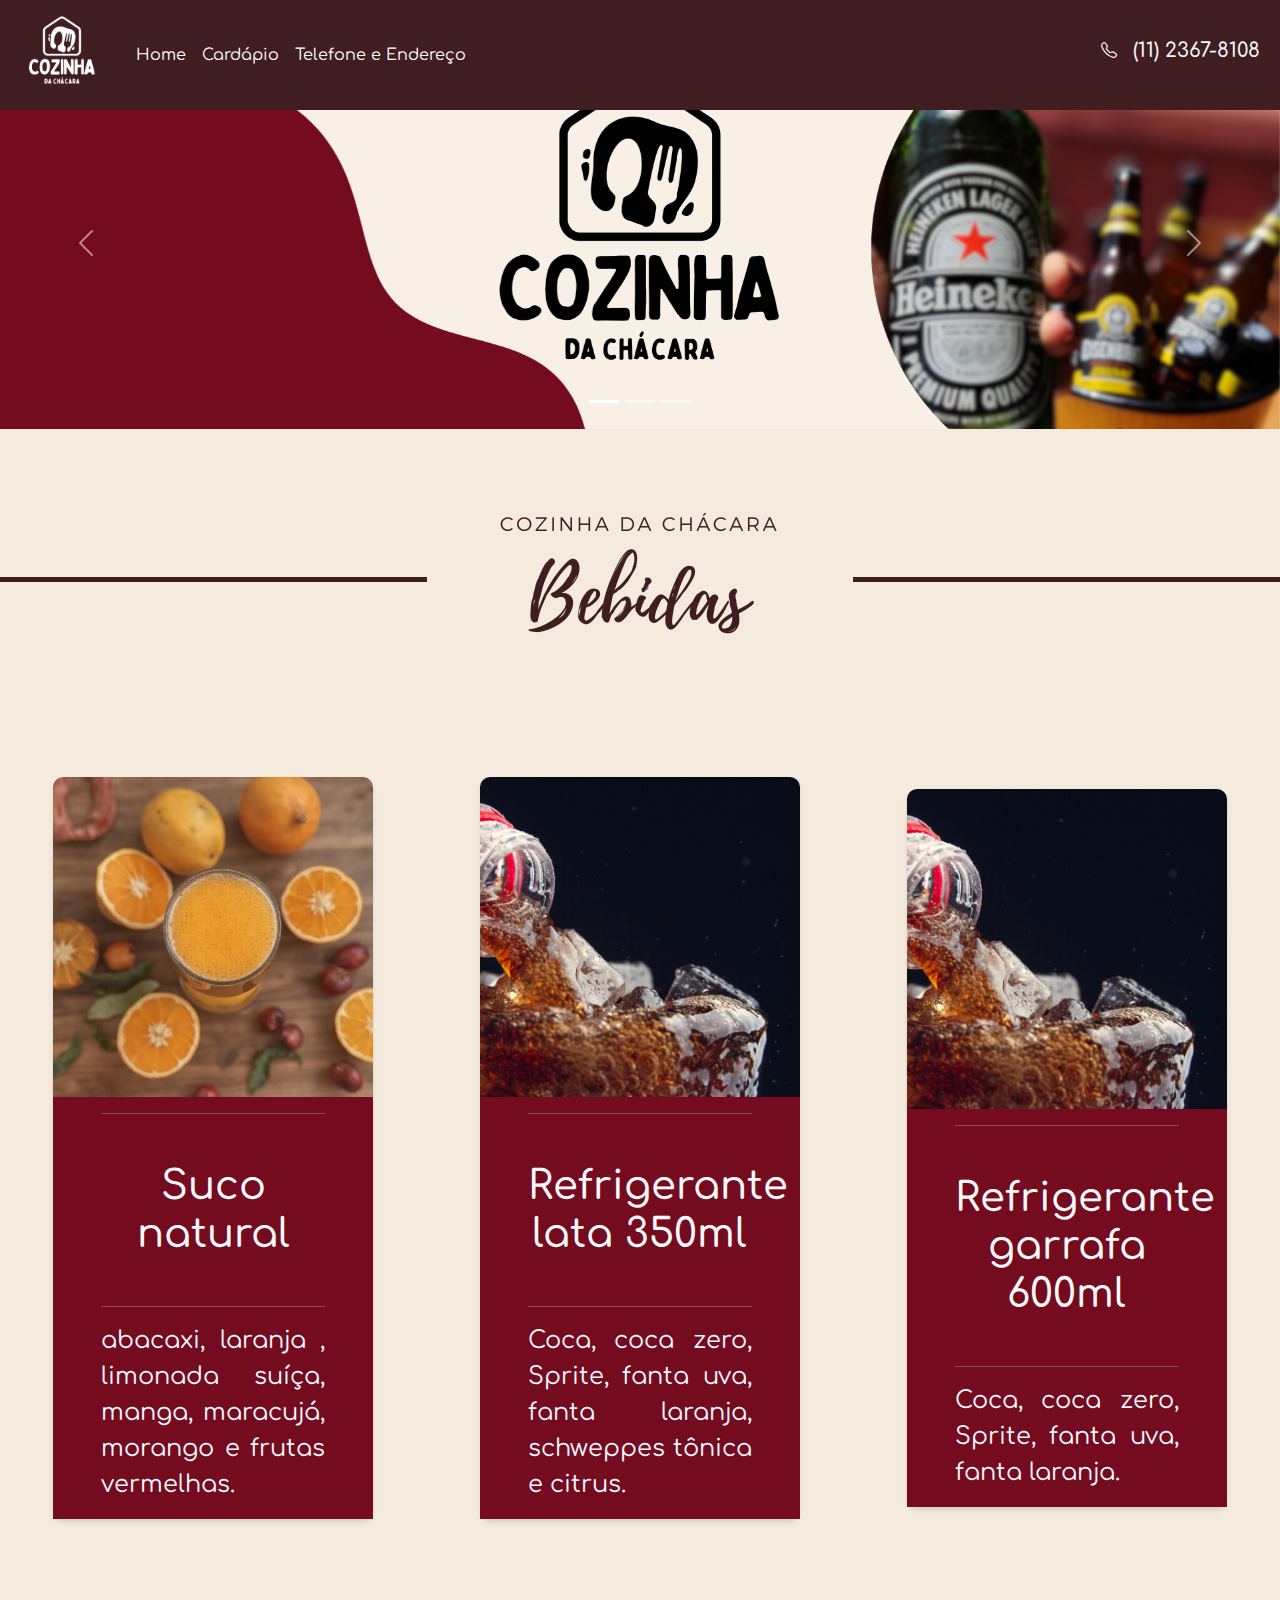
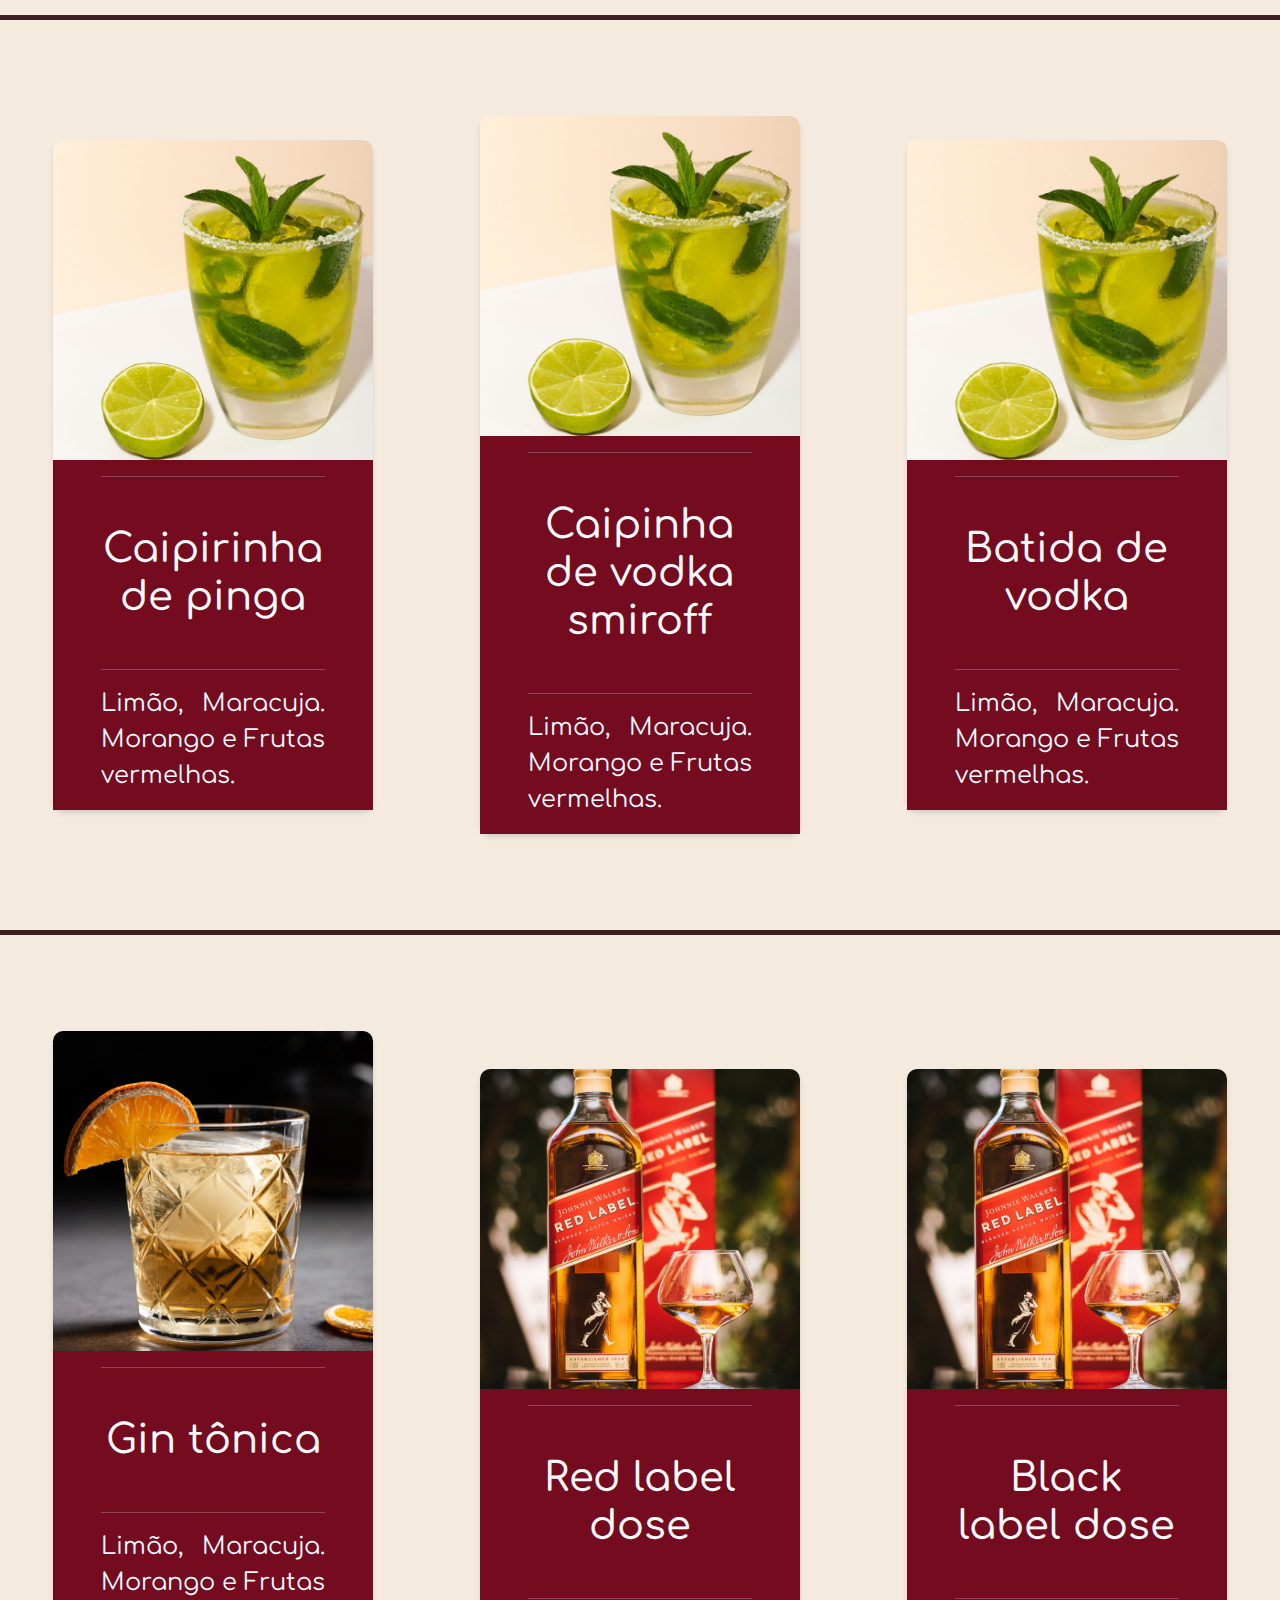
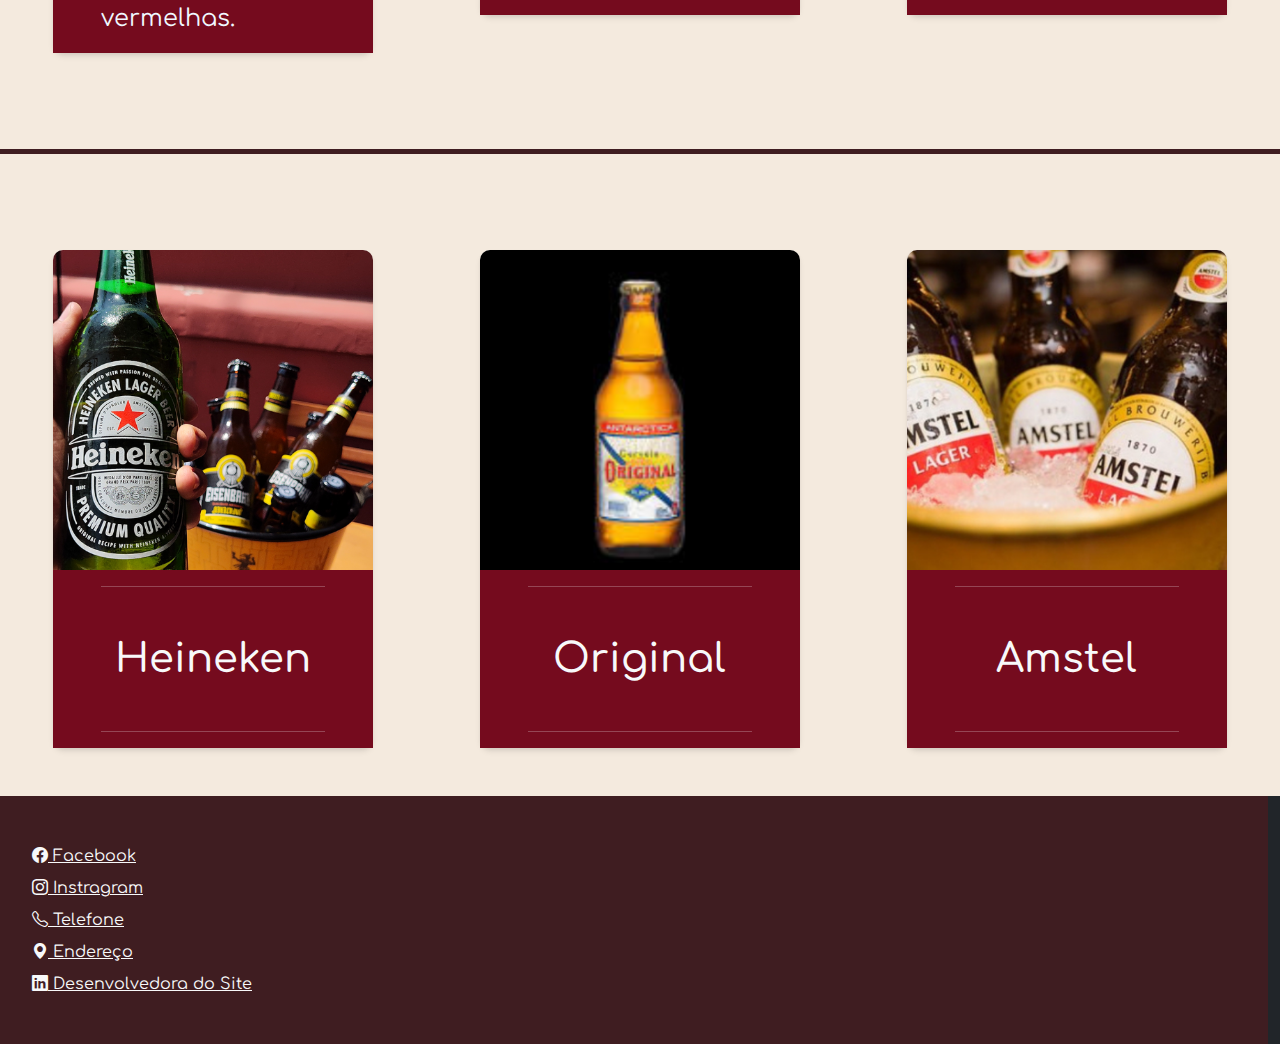
==== commit 88dfb545: "PRIMEIRA ATUALIZAÇÃO DIA 23/11 - tirando preços" ====
--- a/SiteCozinha/secBebidas.html
+++ b/SiteCozinha/secBebidas.html
@@ -11,6 +11,7 @@
  
 </head>
 <body id="funciona">
+
     <!-- Navbar -->
     <nav class="navbar navbar-expand-lg">
       <div class="container-fluid">
@@ -91,7 +92,7 @@
 
                 <div class="card_alimento d-flex flex-column justify-content-center col-10 my-5 col-md-3 bg-white">
       
-                  <img src="assets/Design sem nome (5).png" class="col-12 img_comida " alt="">
+                  <img src="assets/sucoNatural.jpg" class="col-12 img_comida " alt="">
 
                   <div class="col-12 text_card px-5">
                     <hr class="text-light">
@@ -100,10 +101,6 @@
                       <p class="align-self-center " style="text-align: justify;" >abacaxi, laranja , limonada suíça, manga, maracujá, morango e frutas vermelhas.</p>
                   </div>
 
-                  <div class="valor d-flex flex-row justify-content-around mt-4">
-                      <i class="bi bi-cash-coin fs-1 text-success"></i>
-                      <h2 class="text-success">R$  12,00</h2>
-                  </div>
                   </div >
 
                   <div class="card_alimento d-flex flex-column justify-content-center col-10 my-5 col-md-3 bg-white">
@@ -117,10 +114,6 @@
                       <p class="align-self-center " style="text-align: justify;" >Coca, coca zero, Sprite, fanta uva, fanta laranja, schweppes tônica e citrus.</p>
                   </div>
 
-                  <div class="valor d-flex flex-row justify-content-around mt-4">
-                      <i class="bi bi-cash-coin fs-1 text-success"></i>
-                      <h2 class="text-success">R$ 07,00</h2>
-                  </div>
                   </div >
 
                   <div class="card_alimento d-flex flex-column justify-content-center col-10 my-5 col-md-3 bg-white">
@@ -134,10 +127,6 @@
                         <p class="align-self-center " style="text-align: justify;" > Coca, coca zero, Sprite, fanta uva, fanta laranja.</p>
                     </div>
 
-                    <div class="valor d-flex flex-row justify-content-around mt-4">
-                        <i class="bi bi-cash-coin fs-1 text-success"></i>
-                        <h2 class="text-success">R$ 28,90</h2>
-                    </div>
                 </div >      
           </section>
 
@@ -162,10 +151,6 @@
                     <p class="align-self-center " style="text-align: justify;" >Limão, Maracuja. Morango e Frutas vermelhas.</p>
                 </div>
 
-                <div class="valor d-flex flex-row justify-content-around mt-4">
-                    <i class="bi bi-cash-coin fs-1 text-success"></i>
-                    <h2 class="text-success">R$ 18,00</h2>
-                </div>
                 </div >
 
                 <div class="card_alimento d-flex flex-column justify-content-center col-10 my-5 col-md-3 bg-white">
@@ -179,10 +164,6 @@
                     <p class="align-self-center " style="text-align: justify;" > Limão, Maracuja. Morango e Frutas vermelhas.</p>
                 </div>
 
-                <div class="valor d-flex flex-row justify-content-around mt-4">
-                    <i class="bi bi-cash-coin fs-1 text-success"></i>
-                    <h2 class="text-success">R$  25,00</h2>
-                </div>
                 </div >
 
                 <div class="card_alimento d-flex flex-column justify-content-center col-10 my-5 col-md-3 bg-white">
@@ -196,10 +177,7 @@
                       <p class="align-self-center " style="text-align: justify;" >Limão, Maracuja. Morango e Frutas vermelhas.</p>
                   </div>
 
-                  <div class="valor d-flex flex-row justify-content-around mt-4">
-                      <i class="bi bi-cash-coin fs-1 text-success"></i>
-                      <h2 class="text-success">R$  25,00</h2>
-                  </div>
+
               </div >
         </section>
 
@@ -224,10 +202,6 @@
                     <p class="align-self-center " style="text-align: justify;" >Limão, Maracuja. Morango e Frutas vermelhas.</p>
                 </div>
 
-                <div class="valor d-flex flex-row justify-content-around mt-4">
-                    <i class="bi bi-cash-coin fs-1 text-success"></i>
-                    <h2 class="text-success">R$ 25,00</h2>
-                </div>
                 </div >
 
                 <div class="card_alimento d-flex flex-column justify-content-center col-10 my-5 col-md-3 bg-white">
@@ -241,10 +215,6 @@
                     <p class="align-self-center " style="text-align: justify;" ></p>
                 </div>
 
-                <div class="valor d-flex flex-row justify-content-around mt-4">
-                    <i class="bi bi-cash-coin fs-1 text-success"></i>
-                    <h2 class="text-success">R$ 20,00</h2>
-                </div>
                 </div >
 
                 <div class="card_alimento d-flex flex-column justify-content-center col-10 my-5 col-md-3 bg-white">
@@ -258,10 +228,6 @@
                       <p class="align-self-center " style="text-align: justify;" ></p>
                   </div>
 
-                  <div class="valor d-flex flex-row justify-content-around mt-4">
-                      <i class="bi bi-cash-coin fs-1 text-success"></i>
-                      <h2 class="text-success">R$ 28,00</h2>
-                  </div>
               </div >  
         </section>
 
@@ -286,10 +252,6 @@
                     <p class="align-self-center " style="text-align: justify;" ></p>
                 </div>
 
-                <div class="valor d-flex flex-row justify-content-around mt-4">
-                    <i class="bi bi-cash-coin fs-1 text-success"></i>
-                    <h2 class="text-success">R$ 18,00</h2>
-                </div>
                 </div >
 
                 <div class="card_alimento d-flex flex-column justify-content-center col-10 my-5 col-md-3 bg-white">
@@ -303,10 +265,6 @@
                     <p class="align-self-center " style="text-align: justify;" ></p>
                 </div>
 
-                <div class="valor d-flex flex-row justify-content-around mt-4">
-                    <i class="bi bi-cash-coin fs-1 text-success"></i>
-                    <h2 class="text-success">R$ 15,00</h2>
-                </div>
                 </div >
 
                 <div class="card_alimento d-flex flex-column justify-content-center col-10 my-5 col-md-3 bg-white">
@@ -320,10 +278,6 @@
                       <p class="align-self-center " style="text-align: justify;" ></p>
                   </div>
 
-                  <div class="valor d-flex flex-row justify-content-around mt-4">
-                      <i class="bi bi-cash-coin fs-1 text-success"></i>
-                      <h2 class="text-success">R$ 13,00</h2>
-                  </div>
               </div > 
         </section>
         <footer id="foot" class="row bg-dark d-flex flex-row">
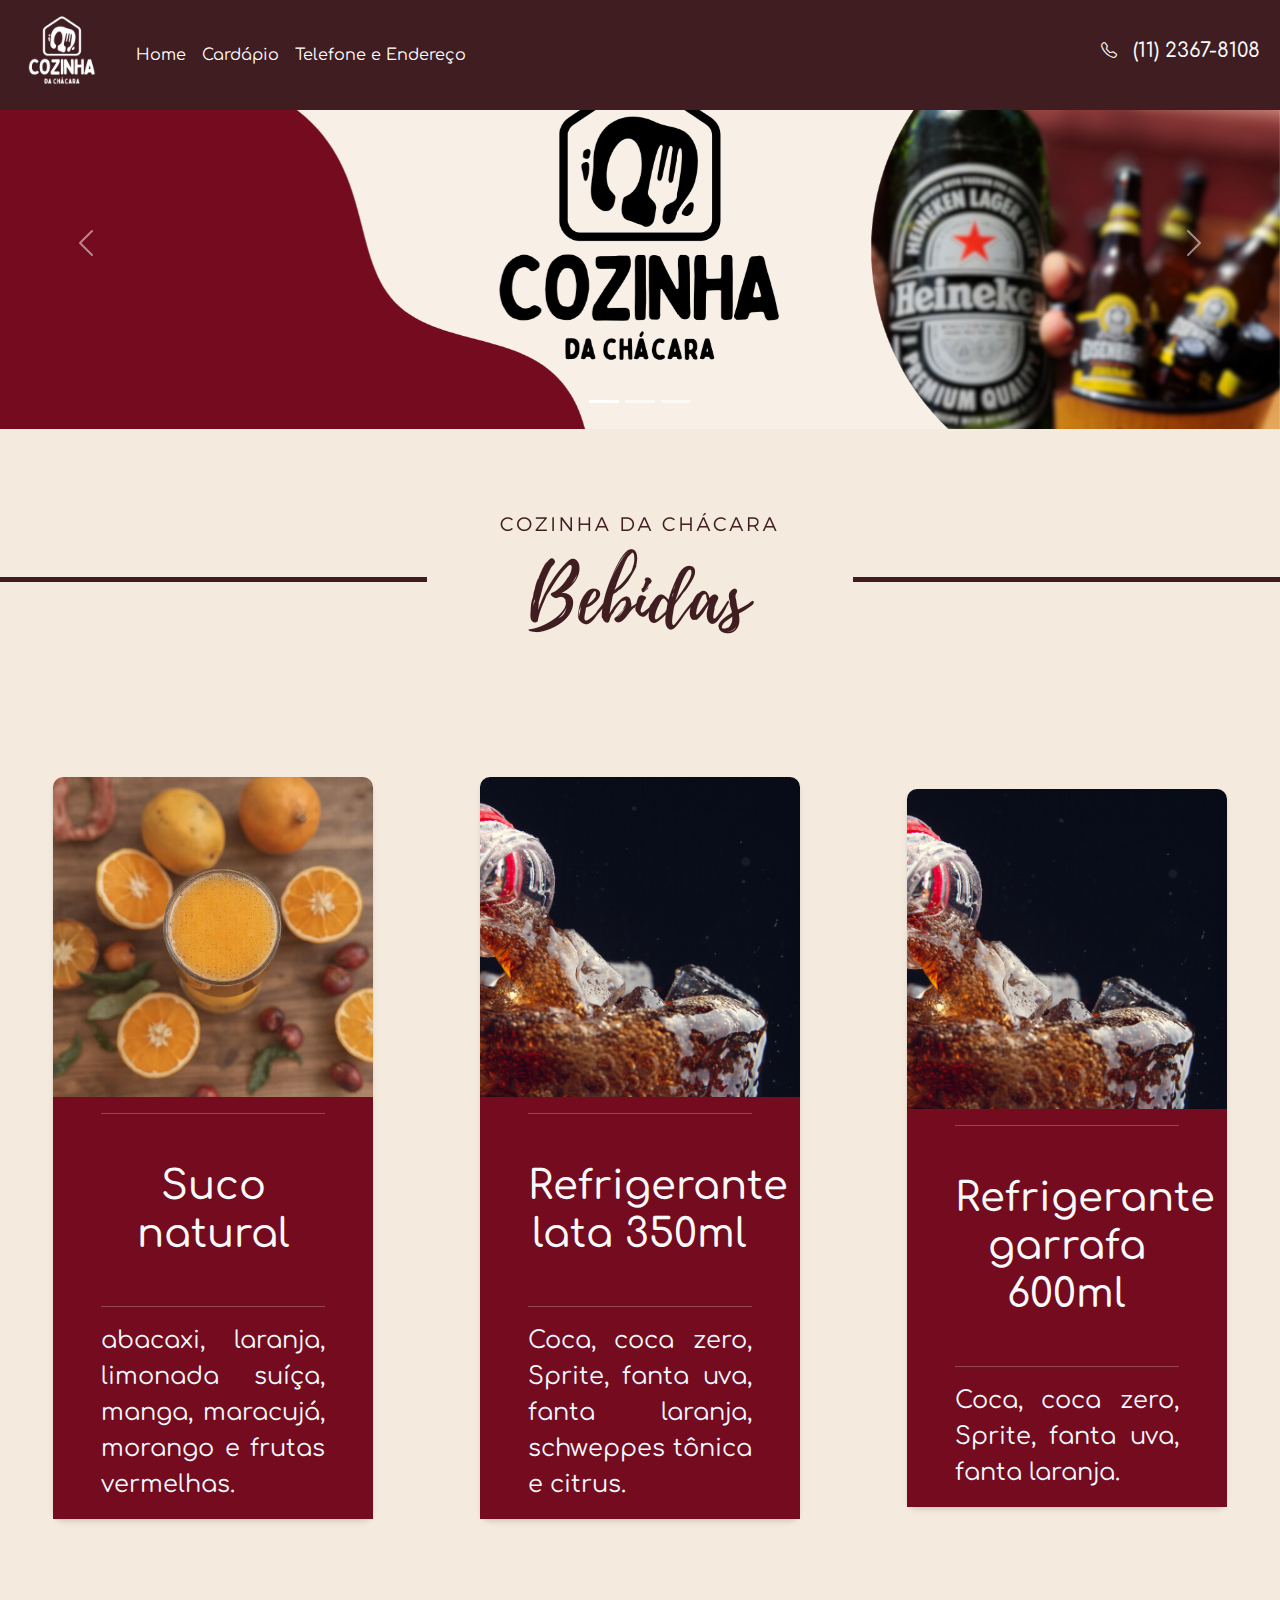
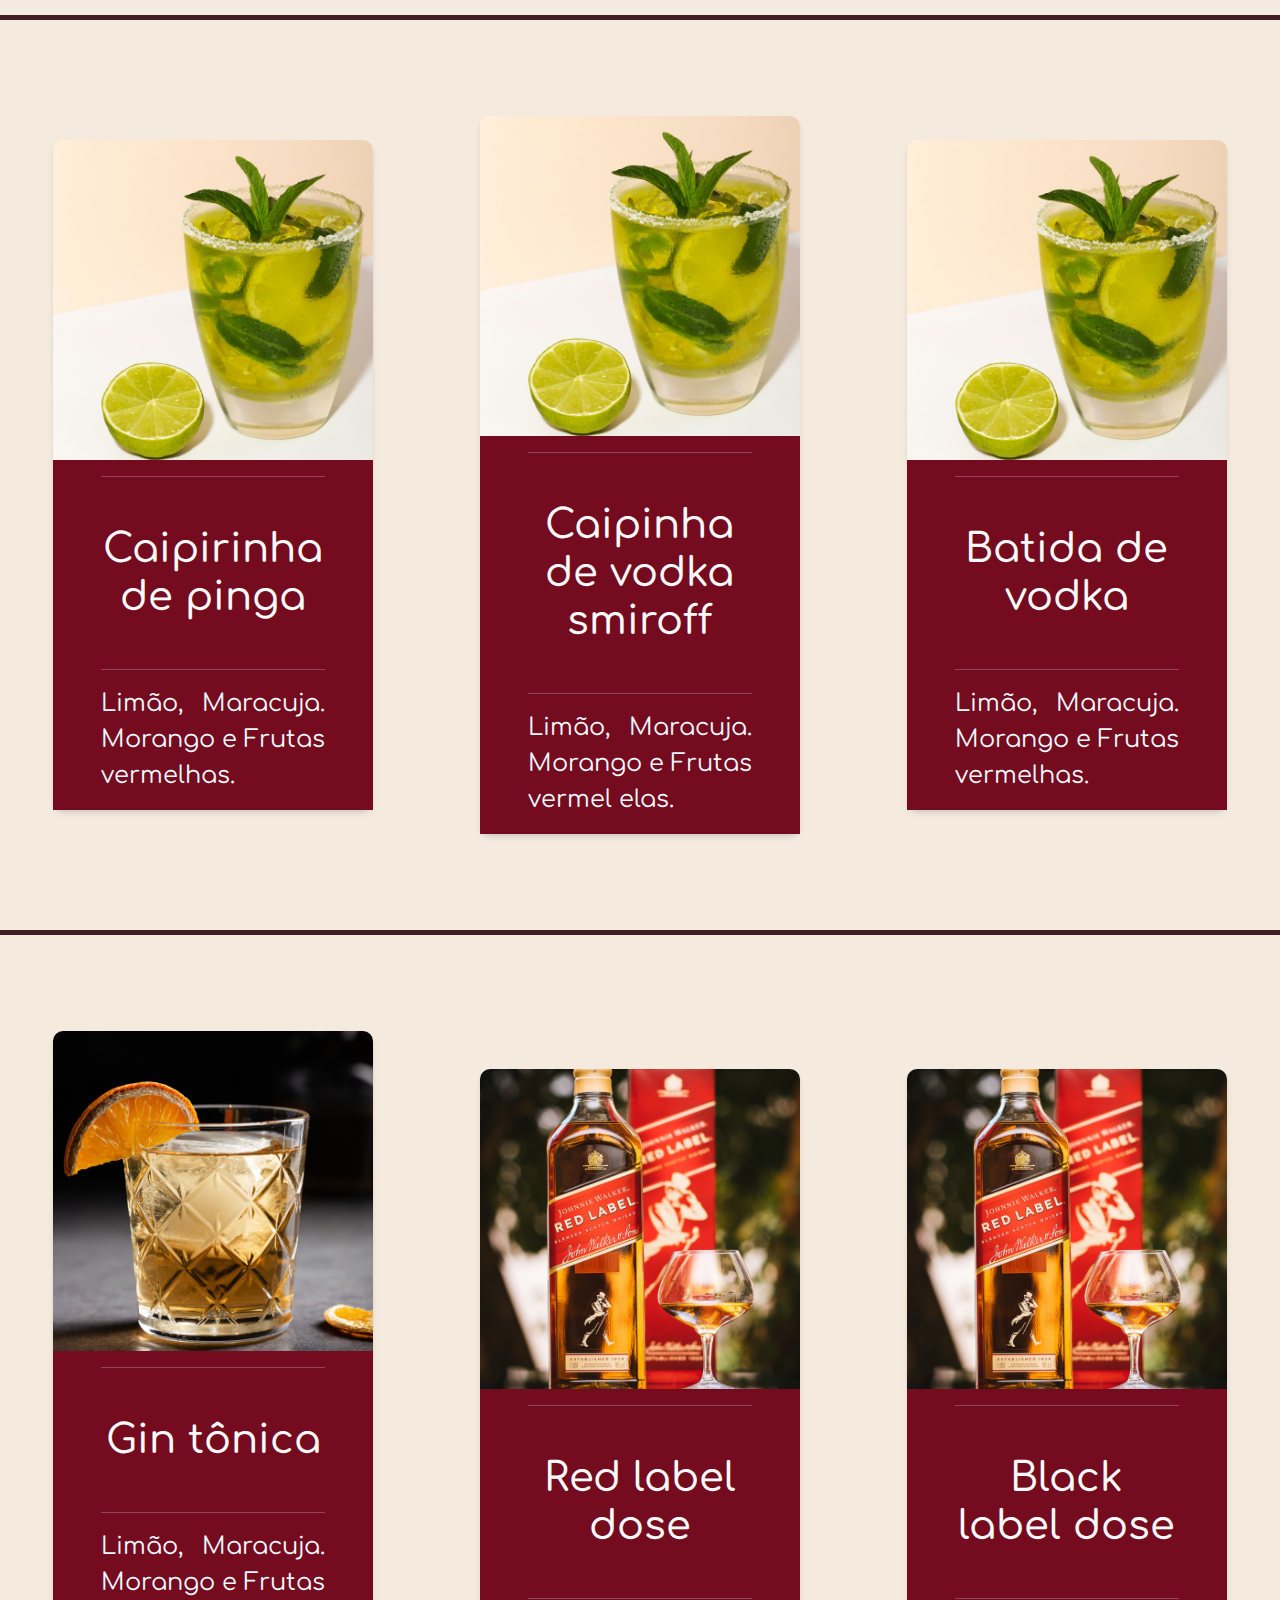
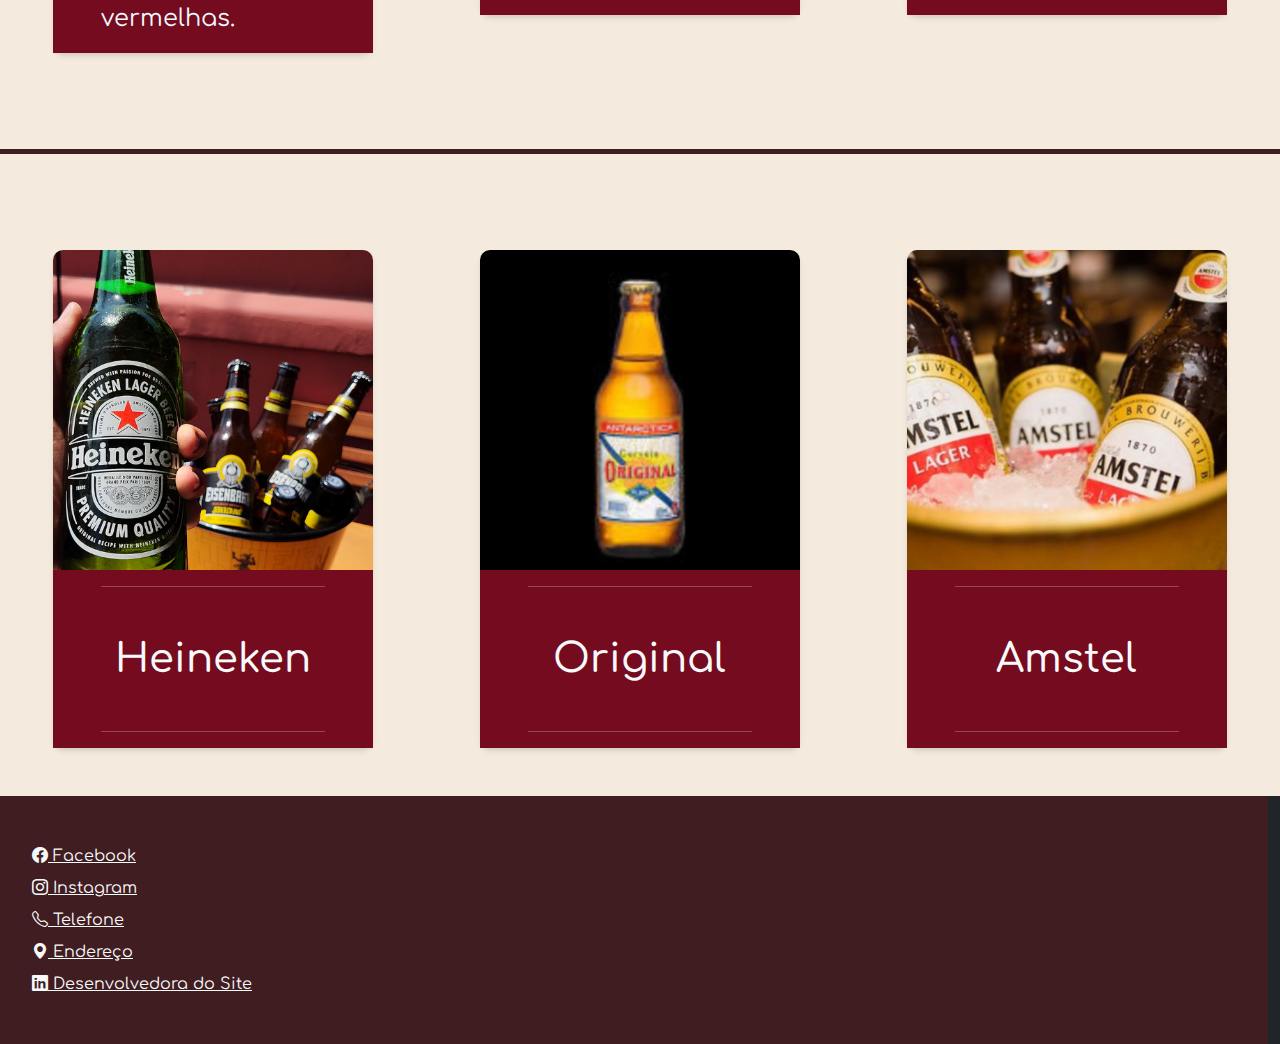
==== commit 915000c5: "Atualização 2 - identado certo" ====
--- a/SiteCozinha/secBebidas.html
+++ b/SiteCozinha/secBebidas.html
@@ -8,290 +8,240 @@
     <link href="https://cdn.jsdelivr.net/npm/bootstrap@5.3.3/dist/css/bootstrap.min.css" rel="stylesheet" integrity="sha384-QWTKZyjpPEjISv5WaRU9OFeRpok6YctnYmDr5pNlyT2bRjXh0JMhjY6hW+ALEwIH" crossorigin="anonymous">
     <link rel="stylesheet" href="https://cdn.jsdelivr.net/npm/bootstrap-icons@1.11.3/font/bootstrap-icons.min.css">
     <link rel="icon" type="image/x-icon" href="assets/LOGOPNGCASA.png">
- 
 </head>
+
 <body id="funciona">
-
     <!-- Navbar -->
     <nav class="navbar navbar-expand-lg">
-      <div class="container-fluid">
-        <a class="navbar-brand" href="/SiteCozinha/index.html"><img src="assets/logoCozinha.png" width="100px" alt=""></a>
-        <button class="navbar-toggler bg-white" type="button" data-bs-toggle="collapse" data-bs-target="#navbarNav" aria-controls="navbarNav" aria-expanded="false" aria-label="Toggle navigation">
-          <span class="navbar-toggler-icon"></span>
-        </button>
-        <div class="collapse navbar-collapse" id="navbarNav">
-          <ul class="navbar-nav">
-            <li class="nav-item">
-              <a  id="nav_texto" class="nav-link active" aria-current="page" href="index.html">Home</a>
-            </li>
-            <li class="nav-item">
-              <a  id="nav_texto" class="nav-link active" href="#cardapio">Cardápio</a>
-            </li>
-            <li class="nav-item">
-              <a  id="nav_texto" class="nav-link active" href="telefone.html">Telefone e Endereço</a>
-            </li>
-          </ul>
-
-          <div class="ms-auto d-flex p-2">
-            <i class="bi bi-telephone text-light fs-6 mx-3"></i> 
-            <h4 class="text-light fs-5 ">(11) 2367-8108</h4>
-          </div>
-
+        <div class="container-fluid">
+            <a class="navbar-brand" href="/SiteCozinha/index.html"><img src="assets/logoCozinha.png" width="100px" alt=""></a>
+            <button class="navbar-toggler bg-white" type="button" data-bs-toggle="collapse" data-bs-target="#navbarNav" aria-controls="navbarNav" aria-expanded="false" aria-label="Toggle navigation">
+                <span class="navbar-toggler-icon"></span>
+            </button>
+            <div class="collapse navbar-collapse" id="navbarNav">
+                <ul class="navbar-nav">
+                    <li class="nav-item">
+                        <a id="nav_texto" class="nav-link active" aria-current="page" href="index.html">Home</a>
+                    </li>
+                    <li class="nav-item">
+                        <a id="nav_texto" class="nav-link active" href="#cardapio">Cardápio</a>
+                    </li>
+                    <li class="nav-item">
+                        <a id="nav_texto" class="nav-link active" href="telefone.html">Telefone e Endereço</a>
+                    </li>
+                </ul>
+                <div class="ms-auto d-flex p-2">
+                    <i class="bi bi-telephone text-light fs-6 mx-3"></i>
+                    <h4 class="text-light fs-5 ">(11) 2367-8108</h4>
+                </div>
+            </div>
         </div>
-      </div>
     </nav>
+
     <div class="opcoesPratos row">
-
-      <div class="col-12 ">
-        <nav id="navbar-example3" class="h-100 flex-column align-items-around pe-4 border-end ">
-          <nav class="nav nav-pills flex-row justify-content-center">
-            <a class="nav-link" href="#TodoDia">Todos os dias</a>
-            <a class="nav-link" href="#seg">Especiais do dia</a>
-            <a class="nav-link" href="secBebidas.html"> Bebidas e Sobremesas</a>
-          </nav>
-    </div>
-
-    <div id="carouselExampleIndicators" class="carousel slide">
-      <div class="carousel-indicators">
-        <button type="button" data-bs-target="#carouselExampleIndicators" data-bs-slide-to="0" class="active" aria-current="true" aria-label="Slide 1"></button>
-        <button type="button" data-bs-target="#carouselExampleIndicators" data-bs-slide-to="1" aria-label="Slide 2"></button>
-        <button type="button" data-bs-target="#carouselExampleIndicators" data-bs-slide-to="2" aria-label="Slide 3"></button>
-      </div>
-      <div class="carousel-inner">
-        <div class="carousel-item active">
-          <img src="assets/bebidasBanner.png" class="d-block w-100" alt="...">
+        <div class="col-12 ">
+            <nav id="navbar-example3" class="h-100 flex-column align-items-around pe-4 border-end ">
+                <nav class="nav nav-pills flex-row justify-content-center">
+                    <a class="nav-link" href="#TodoDia">Todos os dias</a>
+                    <a class="nav-link" href="#seg">Especiais do dia</a>
+                    <a class="nav-link" href="secBebidas.html"> Bebidas e Sobremesas</a>
+                </nav>
+            </nav>
         </div>
-        <div class="carousel-item">
-          <img src="assets/bebidasBanner.png" class="d-block w-100" alt="...">
+
+        <div id="carouselExampleIndicators" class="carousel slide">
+            <div class="carousel-indicators">
+                <button type="button" data-bs-target="#carouselExampleIndicators" data-bs-slide-to="0" class="active" aria-current="true" aria-label="Slide 1"></button>
+                <button type="button" data-bs-target="#carouselExampleIndicators" data-bs-slide-to="1" aria-label="Slide 2"></button>
+                <button type="button" data-bs-target="#carouselExampleIndicators" data-bs-slide-to="2" aria-label="Slide 3"></button>
+            </div>
+            <div class="carousel-inner">
+                <div class="carousel-item active">
+                    <img src="assets/bebidasBanner.png" class="d-block w-100" alt="...">
+                </div>
+                <div class="carousel-item">
+                    <img src="assets/bebidasBanner.png" class="d-block w-100" alt="...">
+                </div>
+                <div class="carousel-item">
+                    <img src="assets/bebidasBanner.png" class="d-block w-100" alt="...">
+                </div>
+            </div>
+            <button class="carousel-control-prev" type="button" data-bs-target="#carouselExampleIndicators" data-bs-slide="prev">
+                <span class="carousel-control-prev-icon" aria-hidden="true"></span>
+                <span class="visually-hidden">Previous</span>
+            </button>
+            <button class="carousel-control-next" type="button" data-bs-target ="#carouselExampleIndicators" data-bs-slide="next">
+                <span class="carousel-control-next-icon" aria-hidden="true"></span>
+                <span class="visually-hidden">Next</span>
+            </button>
         </div>
-        <div class="carousel-item">
-          <img src="assets/bebidasBanner.png" class="d-block w-100" alt="...">
-        </div>
-      </div>
-      <button class="carousel-control-prev" type="button" data-bs-target="#carouselExampleIndicators" data-bs-slide="prev">
-        <span class="carousel-control-prev-icon" aria-hidden="true"></span>
-        <span class="visually-hidden">Previous</span>
-      </button>
-      <button class="carousel-control-next" type="button" data-bs-target="#carouselExampleIndicators" data-bs-slide="next">
-        <span class="carousel-control-next-icon" aria-hidden="true"></span>
-        <span class="visually-hidden">Next</span>
-      </button>
-    </div>
-
-    <section class="fundo">
-
-              <div class="d-flex flex-row col-12 justify-content-between align-items-center ">
-
+
+        <section class="fundo">
+            <div class="d-flex flex-row col-12 justify-content-between align-items-center ">
                 <div class="line col-2 col-md-4 "></div>
                 <img src="assets/bebidas.png" alt="">
                 <div class="line col-2 col-md-4"></div>
-        
-              </div>
-      
-              <div class="promocoes d-flex flex-column flex-md-row justify-content-center-lg-around justify-content-md-around align-items-center">
-
-                <div class="card_alimento d-flex flex-column justify-content-center col-10 my-5 col-md-3 bg-white">
-      
-                  <img src="assets/sucoNatural.jpg" class="col-12 img_comida " alt="">
-
-                  <div class="col-12 text_card px-5">
-                    <hr class="text-light">
-                      <h1 class="text-center my-5 text-light">Suco natural</h1>
-                      <hr class="text-light">
-                      <p class="align-self-center " style="text-align: justify;" >abacaxi, laranja , limonada suíça, manga, maracujá, morango e frutas vermelhas.</p>
-                  </div>
-
-                  </div >
-
-                  <div class="card_alimento d-flex flex-column justify-content-center col-10 my-5 col-md-3 bg-white">
-      
-                  <img src="assets/Design sem nome (6).png" class="col-12 img_comida " alt="">
-
-                  <div class="col-12 text_card px-5">
-                    <hr class="text-light">
-                      <h1 class="text-center my-5 text-light">Refrigerante lata 350ml</h1>
-                      <hr class="text-light">
-                      <p class="align-self-center " style="text-align: justify;" >Coca, coca zero, Sprite, fanta uva, fanta laranja, schweppes tônica e citrus.</p>
-                  </div>
-
-                  </div >
-
-                  <div class="card_alimento d-flex flex-column justify-content-center col-10 my-5 col-md-3 bg-white">
-      
+            </div>
+
+            <div class="promocoes d-flex flex-column flex-md-row justify-content-center-lg-around justify-content-md-around align-items-center">
+                <div class="card_alimento d-flex flex-column justify-content-center col-10 my-5 col-md-3 bg-white">
+                    <img src="assets/sucoNatural.jpg" class="col-12 img_comida " alt="">
+                    <div class="col-12 text_card px-5">
+                        <hr class="text-light">
+                        <h1 class="text-center my-5 text-light">Suco natural</h1>
+                        <hr class="text-light">
+                        <p class="align-self-center " style="text-align: justify;">abacaxi, laranja, limonada suíça, manga, maracujá, morango e frutas vermelhas.</p>
+                    </div>
+                </div>
+
+                <div class="card_alimento d-flex flex-column justify-content-center col-10 my-5 col-md-3 bg-white">
                     <img src="assets/Design sem nome (6).png" class="col-12 img_comida " alt="">
-
-                    <div class="col-12 text_card px-5">
-                      <hr class="text-light">
+                    <div class="col-12 text_card px-5">
+                        <hr class="text-light">
+                        <h1 class="text-center my-5 text-light">Refrigerante lata 350ml</h1>
+                        <hr class="text-light">
+                        <p class="align-self-center " style="text-align: justify;">Coca, coca zero, Sprite, fanta uva, fanta laranja, schweppes tônica e citrus.</p>
+                    </div>
+                </div>
+
+                <div class="card_alimento d-flex flex-column justify-content-center col-10 my-5 col-md-3 bg-white">
+                    <img src="assets/Design sem nome (6).png" class="col-12 img_comida " alt="">
+                    <div class="col-12 text_card px-5">
+                        <hr class="text-light">
                         <h1 class="text-center my-5 text-light">Refrigerante garrafa 600ml</h1>
                         <hr class="text-light">
-                        <p class="align-self-center " style="text-align: justify;" > Coca, coca zero, Sprite, fanta uva, fanta laranja.</p>
-                    </div>
-
-                </div >      
-          </section>
-
-          <section class="fundo">
-
-            <div class="d-flex flex-row col-12 justify-content-between align-items-center ">
-      
-              <div class="line col-12 col-md-12 my-5 "></div>
-        
-            </div>
-
-            <div class="promocoes d-flex flex-column flex-md-row justify-content-center-lg-around justify-content-md-around align-items-center">
-
-              <div class="card_alimento d-flex flex-column justify-content-center col-10 my-5 col-md-3 bg-white">
-    
-                <img src="assets/Design sem nome (18).png" class="col-12 img_comida " alt="">
-
-                <div class="col-12 text_card px-5">
-                  <hr class="text-light">
-                    <h1 class="text-center my-5 text-light">Caipirinha de pinga</h1>
-                    <hr class="text-light">
-                    <p class="align-self-center " style="text-align: justify;" >Limão, Maracuja. Morango e Frutas vermelhas.</p>
-                </div>
-
-                </div >
-
-                <div class="card_alimento d-flex flex-column justify-content-center col-10 my-5 col-md-3 bg-white">
-    
-                <img src="assets/Design sem nome (18).png" class="col-12 img_comida " alt="">
-
-                <div class="col-12 text_card px-5">
-                  <hr class="text-light">
-                    <h1 class="text-center my-5 text-light">Caipinha de vodka smiroff</h1>
-                    <hr class="text-light">
-                    <p class="align-self-center " style="text-align: justify;" > Limão, Maracuja. Morango e Frutas vermelhas.</p>
-                </div>
-
-                </div >
-
-                <div class="card_alimento d-flex flex-column justify-content-center col-10 my-5 col-md-3 bg-white">
-    
-                  <img src="assets/Design sem nome (18).png" class="col-12 img_comida " alt="">
-
-                  <div class="col-12 text_card px-5">
-                    <hr class="text-light">
-                      <h1 class="text-center my-5 text-light">Batida de vodka</h1>
-                      <hr class="text-light">
-                      <p class="align-self-center " style="text-align: justify;" >Limão, Maracuja. Morango e Frutas vermelhas.</p>
-                  </div>
-
-
-              </div >
-        </section>
-
-        <section class="fundo">
-    
-          <div class="d-flex flex-row col-12 justify-content-between align-items-center ">
-    
-            <div class="line col-12 col-md-12 my-5 "></div>
-      
-          </div>
-    
-            <div class="promocoes d-flex flex-column flex-md-row justify-content-center-lg-around justify-content-md-around align-items-center">
-
-              <div class="card_alimento d-flex flex-column justify-content-center col-10 my-5 col-md-3 bg-white">
-    
-                <img src="assets/Design sem nome (17).png" class="col-12 img_comida " alt="">
-
-                <div class="col-12 text_card px-5">
-                  <hr class="text-light">
-                    <h1 class="text-center my-5 text-light">Gin tônica</h1>
-                    <hr class="text-light">
-                    <p class="align-self-center " style="text-align: justify;" >Limão, Maracuja. Morango e Frutas vermelhas.</p>
-                </div>
-
-                </div >
-
-                <div class="card_alimento d-flex flex-column justify-content-center col-10 my-5 col-md-3 bg-white">
-    
-                <img src="assets/Design sem nome (13).png" class="col-12 img_comida " alt="">
-
-                <div class="col-12 text_card px-5">
-                  <hr class="text-light">
-                    <h1 class="text-center my-5 text-light">Red label dose</h1>
-                    <hr class="text-light">
-                    <p class="align-self-center " style="text-align: justify;" ></p>
-                </div>
-
-                </div >
-
-                <div class="card_alimento d-flex flex-column justify-content-center col-10 my-5 col-md-3 bg-white">
-    
-                  <img src="assets/Design sem nome (13).png" class="col-12 img_comida " alt="">
-
-                  <div class="col-12 text_card px-5">
-                    <hr class="text-light">
-                      <h1 class="text-center my-5 text-light">Black label dose</h1>
-                      <hr class="text-light">
-                      <p class="align-self-center " style="text-align: justify;" ></p>
-                  </div>
-
-              </div >  
-        </section>
-
-        <section class="fundo">
-
-            <div class="d-flex flex-row col-12 justify-content-between align-items-center ">
-      
-              <div class="line col-12 col-md-12 my-5 "></div>
-        
-            </div>
-    
-            <div class="promocoes d-flex flex-column flex-md-row justify-content-center-lg-around justify-content-md-around align-items-center">
-
-              <div class="card_alimento d-flex flex-column justify-content-center col-10 my-5 col-md-3 bg-white">
-    
-                <img src="assets/heinekennn.png" class="col-12 img_comida " alt="">
-
-                <div class="col-12 text_card px-5">
-                  <hr class="text-light">
-                    <h1 class="text-center my-5 text-light">Heineken</h1>
-                    <hr class="text-light">
-                    <p class="align-self-center " style="text-align: justify;" ></p>
-                </div>
-
-                </div >
-
-                <div class="card_alimento d-flex flex-column justify-content-center col-10 my-5 col-md-3 bg-white">
-    
-                <img src="assets/Design sem nome (14).png" class="col-12 img_comida " alt="">
-
-                <div class="col-12 text_card px-5">
-                  <hr class="text-light">
-                    <h1 class="text-center my-5 text-light">Original</h1>
-                    <hr class="text-light">
-                    <p class="align-self-center " style="text-align: justify;" ></p>
-                </div>
-
-                </div >
-
-                <div class="card_alimento d-flex flex-column justify-content-center col-10 my-5 col-md-3 bg-white">
-    
-                  <img src="assets/Design sem nome (15).png" class="col-12 img_comida " alt="">
-
-                  <div class="col-12 text_card px-5">
-                    <hr class="text-light">
-                      <h1 class="text-center my-5 text-light">Amstel</h1>
-                      <hr class="text-light">
-                      <p class="align-self-center " style="text-align: justify;" ></p>
-                  </div>
-
-              </div > 
-        </section>
+                        <p class="align-self-center " style="text-align: justify;">Coca, coca zero, Sprite, fanta uva, fanta laranja.</p>
+                    </div>
+                </div>
+            </div>
+        </section>
+
+        <section class="fundo">
+            <div class="d-flex flex-row col-12 justify-content-between align-items-center ">
+                <div class="line col-12 col-md-12 my-5 "></div>
+            </div>
+
+            <div class="promocoes d-flex flex-column flex-md-row justify-content-center-lg-around justify-content-md-around align-items-center">
+                <div class="card_alimento d-flex flex-column justify-content-center col-10 my-5 col-md-3 bg-white">
+                    <img src="assets/Design sem nome (18).png" class="col-12 img_comida " alt="">
+                    <div class="col-12 text_card px-5">
+                        <hr class="text-light">
+                        <h1 class="text-center my-5 text-light">Caipirinha de pinga</h1>
+                        <hr class="text-light">
+                        <p class="align-self-center " style="text-align: justify;">Limão, Maracuja. Morango e Frutas vermelhas.</p>
+                    </div>
+                </div>
+
+                <div class="card_alimento d-flex flex-column justify-content-center col-10 my-5 col-md-3 bg-white">
+                    <img src="assets/Design sem nome (18).png" class="col-12 img_comida " alt="">
+                    <div class="col-12 text_card px-5">
+                        <hr class="text-light">
+                        <h1 class="text-center my-5 text-light">Caipinha de vodka smiroff</h1>
+                        <hr class="text-light">
+                        <p class="align-self-center " style="text-align: justify;">Limão, Maracuja. Morango e Frutas vermel elas.</p>
+                    </div>
+                </div>
+
+                <div class="card_alimento d-flex flex-column justify-content-center col-10 my-5 col-md-3 bg-white">
+                    <img src="assets/Design sem nome (18).png" class="col-12 img_comida " alt="">
+                    <div class="col-12 text_card px-5">
+                        <hr class="text-light">
+                        <h1 class="text-center my-5 text-light">Batida de vodka</h1>
+                        <hr class="text-light">
+                        <p class="align-self-center " style="text-align: justify;">Limão, Maracuja. Morango e Frutas vermelhas.</p>
+                    </div>
+                </div>
+            </div>
+        </section>
+
+        <section class="fundo">
+            <div class="d-flex flex-row col-12 justify-content-between align-items-center ">
+                <div class="line col-12 col-md-12 my-5 "></div>
+            </div>
+
+            <div class="promocoes d-flex flex-column flex-md-row justify-content-center-lg-around justify-content-md-around align-items-center">
+                <div class="card_alimento d-flex flex-column justify-content-center col-10 my-5 col-md-3 bg-white">
+                    <img src="assets/Design sem nome (17).png" class="col-12 img_comida " alt="">
+                    <div class="col-12 text_card px-5">
+                        <hr class="text-light">
+                        <h1 class="text-center my-5 text-light">Gin tônica</h1>
+                        <hr class="text-light">
+                        <p class="align-self-center " style="text-align: justify;">Limão, Maracuja. Morango e Frutas vermelhas.</p>
+                    </div>
+                </div>
+
+                <div class="card_alimento d-flex flex-column justify-content-center col-10 my-5 col-md-3 bg-white">
+                    <img src="assets/Design sem nome (13).png" class="col-12 img_comida " alt="">
+                    <div class="col-12 text_card px-5">
+                        <hr class="text-light">
+                        <h1 class="text-center my-5 text-light">Red label dose</h1>
+                        <hr class="text-light">
+                        <p class="align-self-center " style="text-align: justify;"></p>
+                    </div>
+                </div>
+
+                <div class="card_alimento d-flex flex-column justify-content-center col-10 my-5 col-md-3 bg-white">
+                    <img src="assets/Design sem nome (13).png" class="col-12 img_comida " alt="">
+                    <div class="col-12 text_card px-5">
+                        <hr class="text-light">
+                        <h1 class="text-center my-5 text-light">Black label dose</h1>
+                        <hr class="text-light">
+                        <p class="align-self-center " style="text-align: justify;"></p>
+                    </div>
+                </div>
+            </div>
+        </section>
+
+        <section class="fundo">
+            <div class="d-flex flex-row col-12 justify-content-between align-items-center ">
+                <div class="line col-12 col-md-12 my-5 "></div>
+            </div>
+
+            <div class="promocoes d-flex flex-column flex-md-row justify-content-center-lg-around justify-content-md-around align-items-center">
+                <div class="card_alimento d-flex flex-column justify-content-center col-10 my-5 col-md-3 bg-white">
+                    <img src="assets/heinekennn.png" class="col-12 img_comida " alt="">
+                    <div class="col-12 text_card px-5">
+                        <hr class="text-light">
+                        <h1 class="text-center my-5 text-light">Heineken</h1>
+                        <hr class="text-light">
+                        <p class="align-self-center " style="text-align: justify;"></p>
+                    </div>
+                </div>
+
+                <div class="card_alimento d-flex flex-column justify-content-center col-10 my-5 col-md-3 bg-white">
+                    <img src="assets/Design sem nome (14).png" class="col-12 img_comida " alt="">
+                    <div class="col-12 text_card px-5">
+                        <hr class="text-light">
+                        <h1 class="text-center my-5 text-light">Original</h1>
+                        <hr class="text-light">
+                        <p class="align-self-center " style="text-align: justify;"></p>
+                    </div>
+                </div>
+
+ <div class="card_alimento d-flex flex-column justify-content-center col-10 my-5 col-md-3 bg-white">
+                    <img src="assets/Design sem nome (15).png" class="col-12 img_comida " alt="">
+                    <div class="col-12 text_card px-5">
+                        <hr class="text-light">
+                        <h1 class="text-center my-5 text-light">Amstel</h1>
+                        <hr class="text-light">
+                        <p class="align-self-center " style="text-align: justify;"></p>
+                    </div>
+                </div>
+            </div>
+        </section>
+
         <footer id="foot" class="row bg-dark d-flex flex-row">
-          <nav class="col-12">
-              <ul class="column-6 my-5">
-                  <li class="mb-2"> <a class="text-light" href="https://www.facebook.com/cozinhadachacara/" target="_blank"><i class="bi bi-facebook"></i> Facebook</a></li>
-                  <li class="mb-2"><a class="text-light" href="https://www.instagram.com/cozinhadachacara/" target="_blank"><i class="bi bi-instagram"></i> Instragram</a></li>
-                  <li class="mb-2"> <a class="text-light" href="telefone.html"><i class="bi bi-telephone"></i> Telefone</a></li>
-                  <li class="mb-2"><a class="text-light" href="telefone.html"><i class="bi bi-geo-alt-fill"></i> Endereço</a></li>
-                  <li class="mb-2"><a class="text-light" href="https://www.linkedin.com/in/manuelaflorenca/" target="_blank"><i class="bi bi-linkedin"></i> Desenvolvedora do Site</a></li>
-                  
-              </ul>
-          </nav>
+            <nav class="col-12">
+                <ul class="column-6 my-5">
+                    <li class="mb-2"><a class="text-light" href="https://www.facebook.com/cozinhadachacara/" target="_blank"><i class="bi bi-facebook"></i> Facebook</a></li>
+                    <li class="mb-2"><a class="text-light" href="https://www.instagram.com/cozinhadachacara/" target="_blank"><i class="bi bi-instagram"></i> Instagram</a></li>
+                    <li class="mb-2"><a class="text-light" href="telefone.html"><i class="bi bi-telephone"></i> Telefone</a></li>
+                    <li class="mb-2"><a class="text-light" href="telefone.html"><i class="bi bi-geo-alt-fill"></i> Endereço</a></li>
+                    <li class="mb-2"><a class="text-light" href="https://www.linkedin.com/in/manuelaflorenca/" target="_blank"><i class="bi bi-linkedin"></i> Desenvolvedora do Site</a></li>
+                </ul>
+            </nav>
         </footer>
-    <script src="https://cdn.jsdelivr.net/npm/bootstrap@5.3.3/dist/js/bootstrap.bundle.min.js" integrity="sha384-YvpcrYf0tY3lHB60NNkmXc5s9fDVZLESaAA55NDzOxhy9GkcIdslK1eN7N6jIeHz" crossorigin="anonymous"></script>
-</body>
+
+        <script src="https://cdn.jsdelivr.net/npm/bootstrap@5.3.3/dist/js/bootstrap.bundle.min.js" integrity="sha384-YvpcrYf0tY3lHB60NNkmXc5s9fDVZLESaAA55NDzOxhy9GkcIdslK1eN7N6jIeHz" crossorigin="anonymous"></script>
+    </body>
 </html>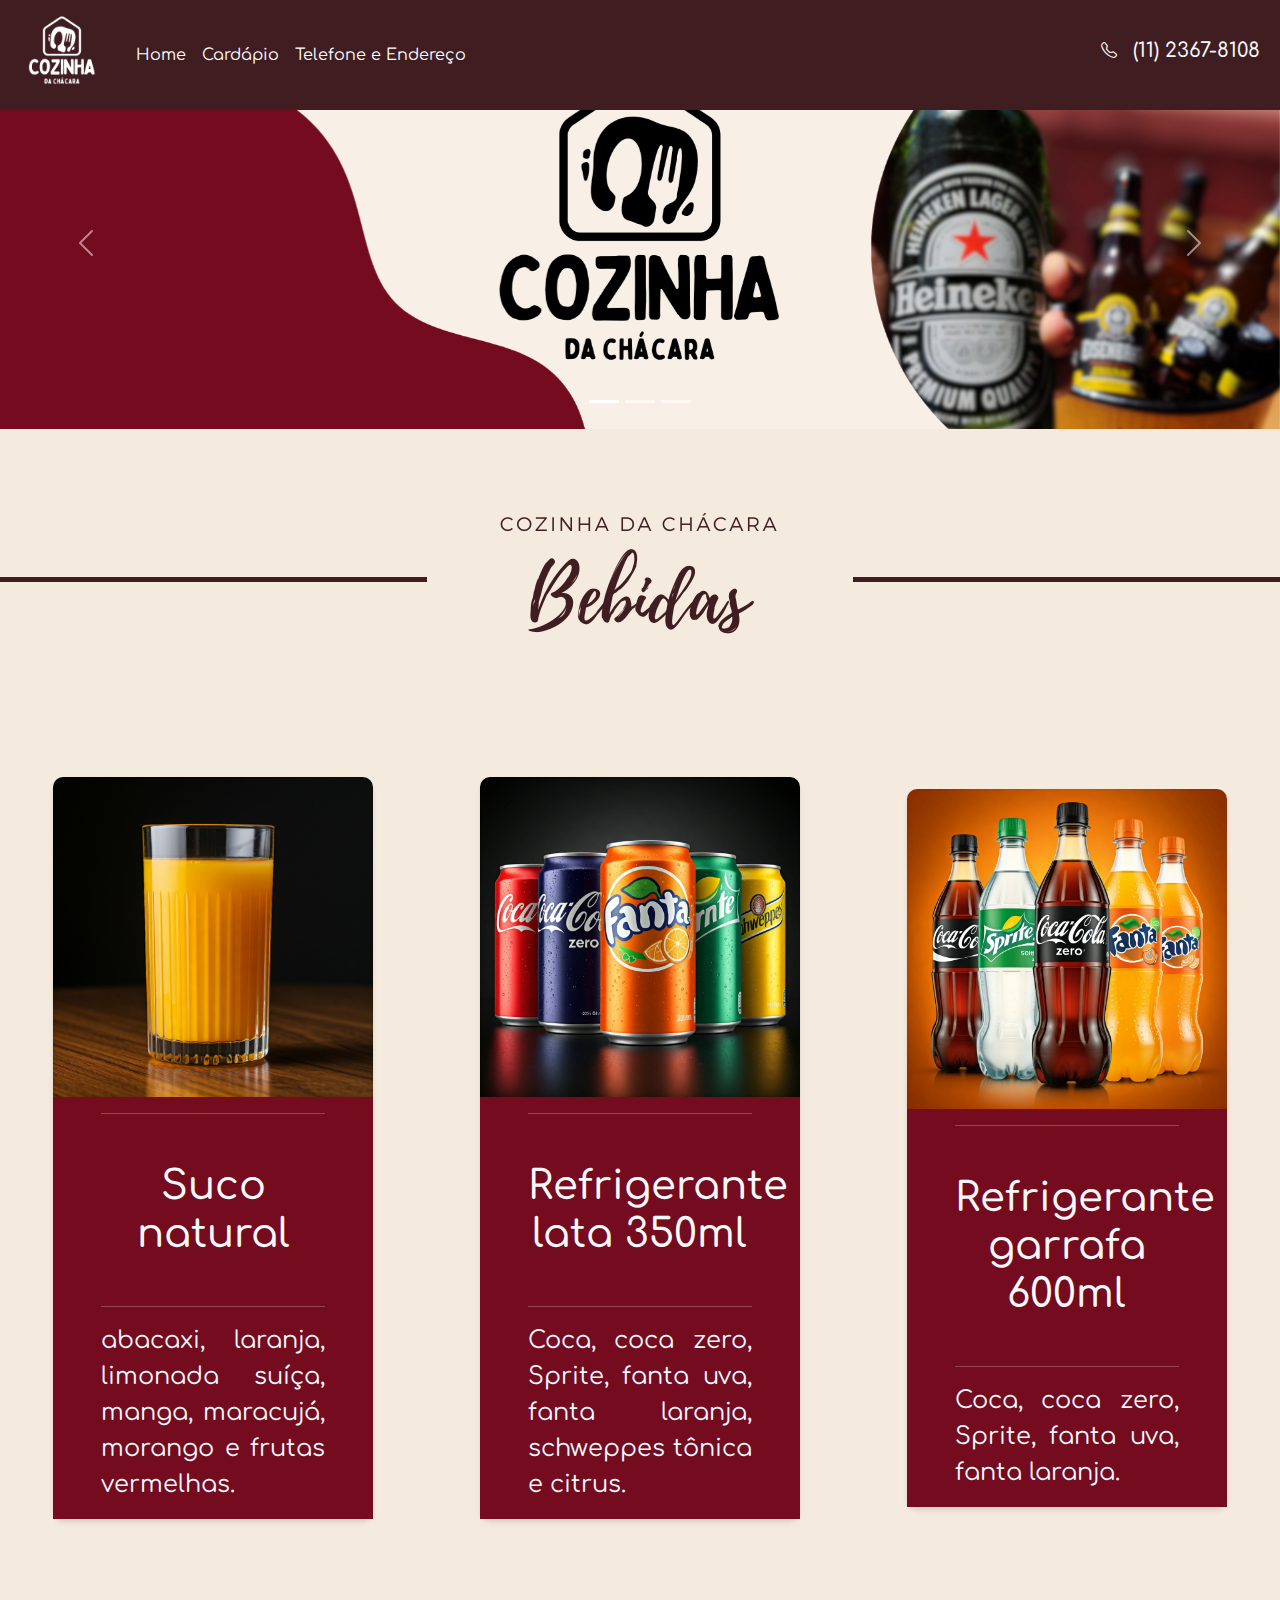
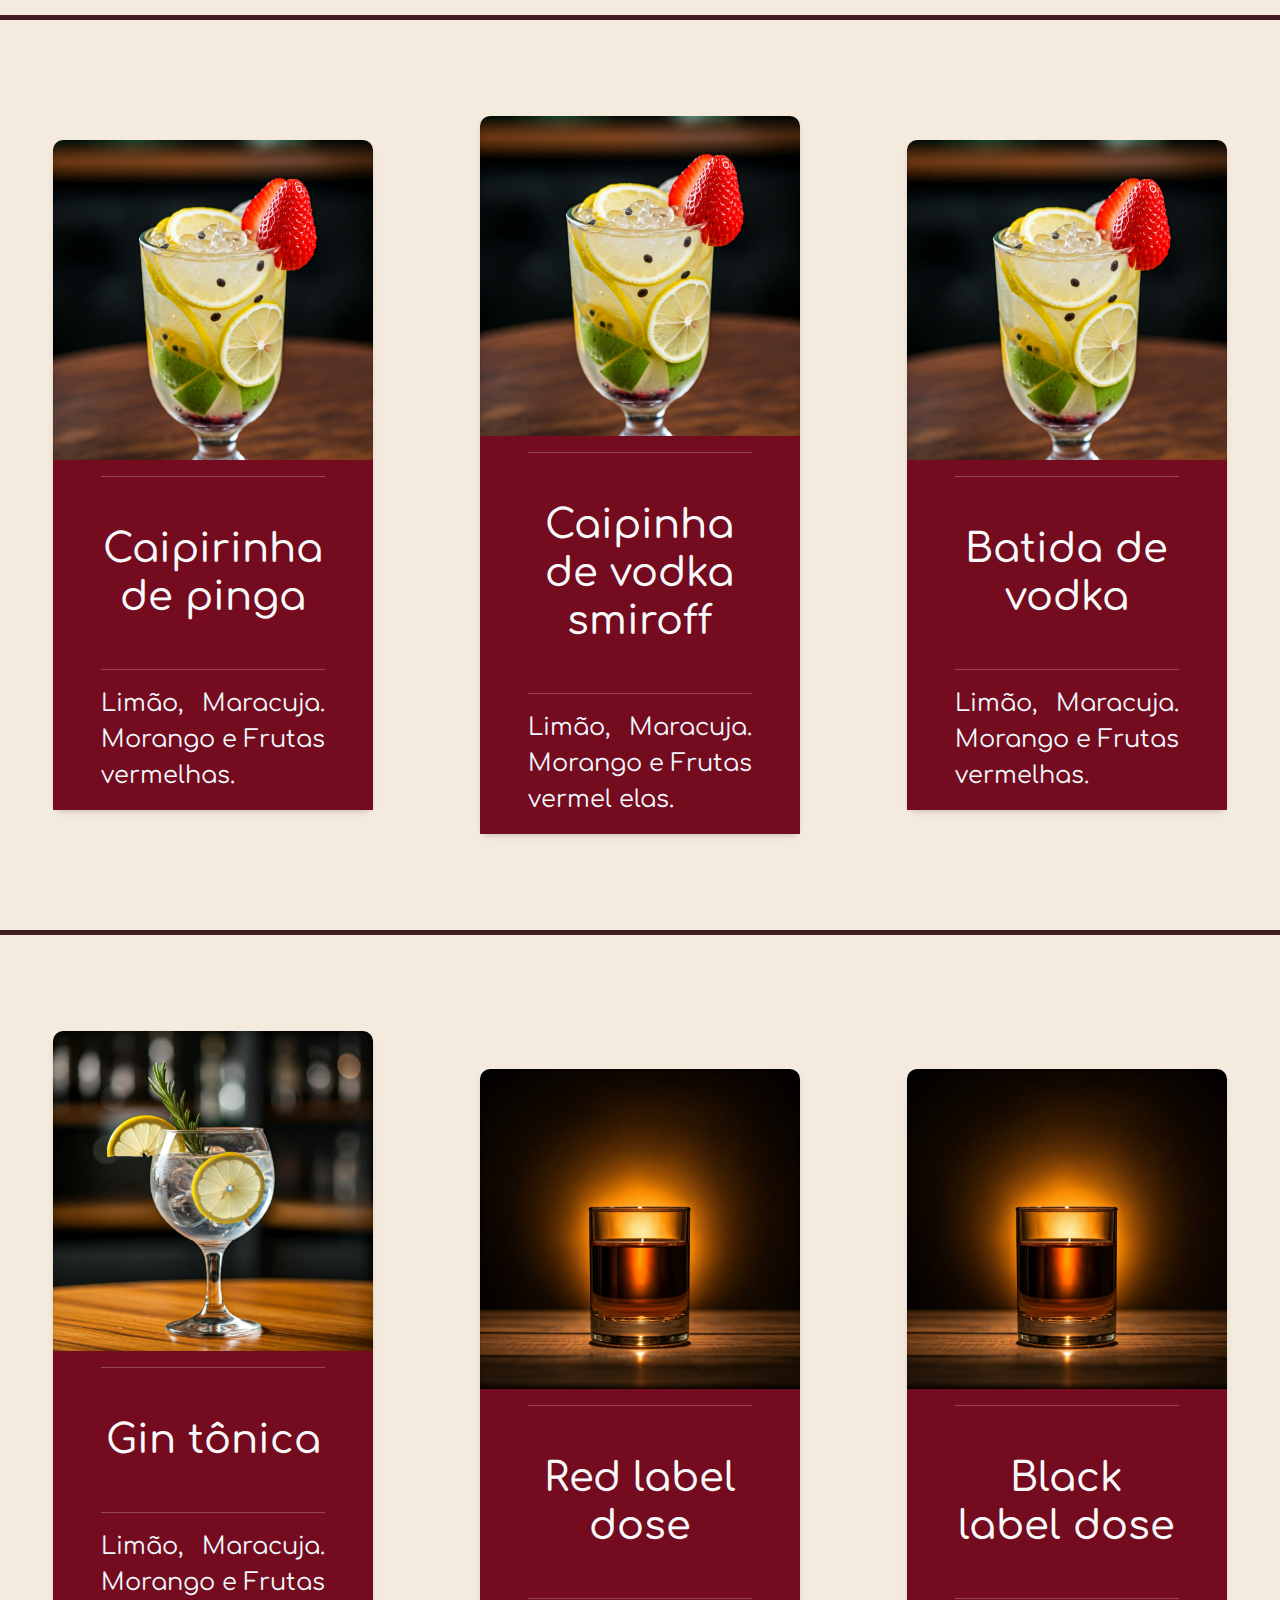
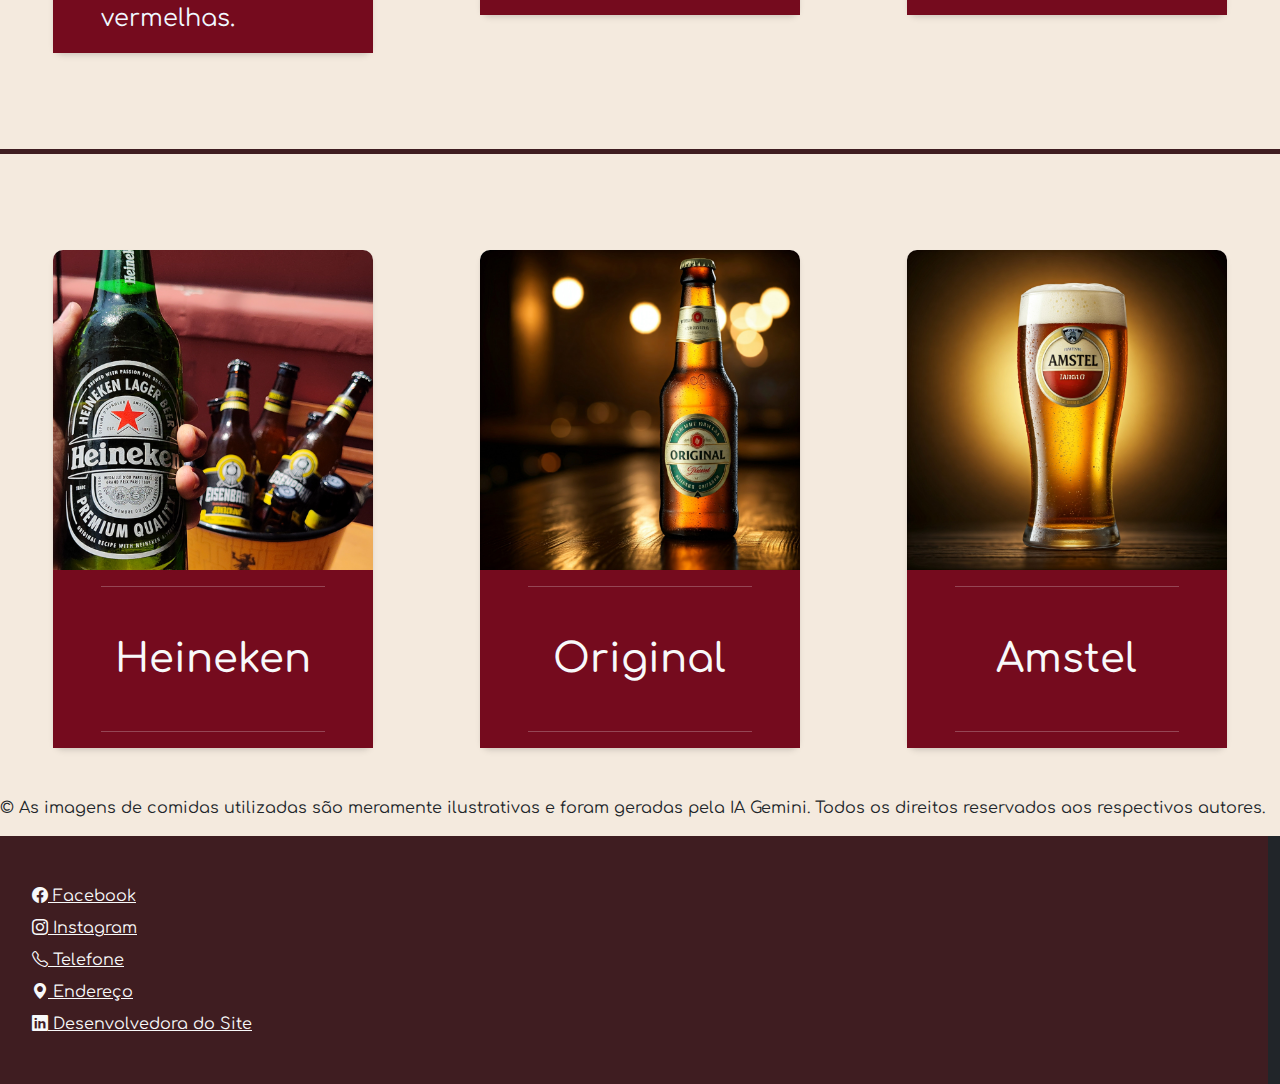
==== commit 8beec2d1: "Atualização 5 - imagens e transições" ====
--- a/SiteCozinha/secBebidas.html
+++ b/SiteCozinha/secBebidas.html
@@ -14,29 +14,31 @@
     <!-- Navbar -->
     <nav class="navbar navbar-expand-lg">
         <div class="container-fluid">
-            <a class="navbar-brand" href="/SiteCozinha/index.html"><img src="assets/logoCozinha.png" width="100px" alt=""></a>
-            <button class="navbar-toggler bg-white" type="button" data-bs-toggle="collapse" data-bs-target="#navbarNav" aria-controls="navbarNav" aria-expanded="false" aria-label="Toggle navigation">
-                <span class="navbar-toggler-icon"></span>
-            </button>
-            <div class="collapse navbar-collapse" id="navbarNav">
-                <ul class="navbar-nav">
-                    <li class="nav-item">
-                        <a id="nav_texto" class="nav-link active" aria-current="page" href="index.html">Home</a>
-                    </li>
-                    <li class="nav-item">
-                        <a id="nav_texto" class="nav-link active" href="#cardapio">Cardápio</a>
-                    </li>
-                    <li class="nav-item">
-                        <a id="nav_texto" class="nav-link active" href="telefone.html">Telefone e Endereço</a>
-                    </li>
-                </ul>
-                <div class="ms-auto d-flex p-2">
-                    <i class="bi bi-telephone text-light fs-6 mx-3"></i>
-                    <h4 class="text-light fs-5 ">(11) 2367-8108</h4>
-                </div>
-            </div>
+          <a class="navbar-brand" href="/SiteCozinha/index.html"><img src="assets/logoCozinha.png" width="100px" alt=""></a>
+          <button class="navbar-toggler bg-white" type="button" data-bs-toggle="collapse" data-bs-target="#navbarNav" aria-controls="navbarNav" aria-expanded="false" aria-label="Toggle navigation">
+            <span class="navbar-toggler-icon"></span>
+          </button>
+          <div class="collapse navbar-collapse" id="navbarNav">
+            <ul class="navbar-nav">
+              <li class="nav-item">
+                <a  id="nav_texto" class="nav-link active" aria-current="page" href="index.html">Home</a>
+              </li>
+              <li class="nav-item">
+                <a  id="nav_texto" class="nav-link active" href="index.html">Cardápio</a>
+              </li>
+              <li class="nav-item">
+                <a  id="nav_texto" class="nav-link active" href="telefone.html">Telefone e Endereço</a>
+              </li>
+            </ul>
+
+            <div class="ms-auto d-flex p-2">
+              <i class="bi bi-telephone text-light fs-6 mx-3"></i> 
+              <h4 class="text-light fs-5 "><a id="wp" href="https://wa.me/5511986812832" target="_blank">(11) 2367-8108</a></h4>
+            </div>
+
+          </div>
         </div>
-    </nav>
+      </nav>
 
     <div class="opcoesPratos row">
         <div class="col-12 ">
@@ -85,7 +87,7 @@
 
             <div class="promocoes d-flex flex-column flex-md-row justify-content-center-lg-around justify-content-md-around align-items-center">
                 <div class="card_alimento d-flex flex-column justify-content-center col-10 my-5 col-md-3 bg-white">
-                    <img src="assets/sucoNatural.jpg" class="col-12 img_comida " alt="">
+                    <img src="assets/laranja.jpeg" class="col-12 img_comida " alt="">
                     <div class="col-12 text_card px-5">
                         <hr class="text-light">
                         <h1 class="text-center my-5 text-light">Suco natural</h1>
@@ -95,7 +97,7 @@
                 </div>
 
                 <div class="card_alimento d-flex flex-column justify-content-center col-10 my-5 col-md-3 bg-white">
-                    <img src="assets/Design sem nome (6).png" class="col-12 img_comida " alt="">
+                    <img src="assets/refri.jpeg" class="col-12 img_comida " alt="">
                     <div class="col-12 text_card px-5">
                         <hr class="text-light">
                         <h1 class="text-center my-5 text-light">Refrigerante lata 350ml</h1>
@@ -105,7 +107,7 @@
                 </div>
 
                 <div class="card_alimento d-flex flex-column justify-content-center col-10 my-5 col-md-3 bg-white">
-                    <img src="assets/Design sem nome (6).png" class="col-12 img_comida " alt="">
+                    <img src="assets/refris.jpeg" class="col-12 img_comida " alt="">
                     <div class="col-12 text_card px-5">
                         <hr class="text-light">
                         <h1 class="text-center my-5 text-light">Refrigerante garrafa 600ml</h1>
@@ -123,7 +125,7 @@
 
             <div class="promocoes d-flex flex-column flex-md-row justify-content-center-lg-around justify-content-md-around align-items-center">
                 <div class="card_alimento d-flex flex-column justify-content-center col-10 my-5 col-md-3 bg-white">
-                    <img src="assets/Design sem nome (18).png" class="col-12 img_comida " alt="">
+                    <img src="assets/caipirinha.jpeg" class="col-12 img_comida " alt="">
                     <div class="col-12 text_card px-5">
                         <hr class="text-light">
                         <h1 class="text-center my-5 text-light">Caipirinha de pinga</h1>
@@ -133,7 +135,7 @@
                 </div>
 
                 <div class="card_alimento d-flex flex-column justify-content-center col-10 my-5 col-md-3 bg-white">
-                    <img src="assets/Design sem nome (18).png" class="col-12 img_comida " alt="">
+                    <img src="assets/caipirinha.jpeg" class="col-12 img_comida " alt="">
                     <div class="col-12 text_card px-5">
                         <hr class="text-light">
                         <h1 class="text-center my-5 text-light">Caipinha de vodka smiroff</h1>
@@ -143,7 +145,7 @@
                 </div>
 
                 <div class="card_alimento d-flex flex-column justify-content-center col-10 my-5 col-md-3 bg-white">
-                    <img src="assets/Design sem nome (18).png" class="col-12 img_comida " alt="">
+                    <img src="assets/caipirinha.jpeg" class="col-12 img_comida " alt="">
                     <div class="col-12 text_card px-5">
                         <hr class="text-light">
                         <h1 class="text-center my-5 text-light">Batida de vodka</h1>
@@ -161,7 +163,7 @@
 
             <div class="promocoes d-flex flex-column flex-md-row justify-content-center-lg-around justify-content-md-around align-items-center">
                 <div class="card_alimento d-flex flex-column justify-content-center col-10 my-5 col-md-3 bg-white">
-                    <img src="assets/Design sem nome (17).png" class="col-12 img_comida " alt="">
+                    <img src="assets/gin.jpeg" class="col-12 img_comida " alt="">
                     <div class="col-12 text_card px-5">
                         <hr class="text-light">
                         <h1 class="text-center my-5 text-light">Gin tônica</h1>
@@ -171,7 +173,7 @@
                 </div>
 
                 <div class="card_alimento d-flex flex-column justify-content-center col-10 my-5 col-md-3 bg-white">
-                    <img src="assets/Design sem nome (13).png" class="col-12 img_comida " alt="">
+                    <img src="assets/whisk.jpeg" class="col-12 img_comida " alt="">
                     <div class="col-12 text_card px-5">
                         <hr class="text-light">
                         <h1 class="text-center my-5 text-light">Red label dose</h1>
@@ -181,7 +183,7 @@
                 </div>
 
                 <div class="card_alimento d-flex flex-column justify-content-center col-10 my-5 col-md-3 bg-white">
-                    <img src="assets/Design sem nome (13).png" class="col-12 img_comida " alt="">
+                    <img src="assets/whisk.jpeg" class="col-12 img_comida " alt="">
                     <div class="col-12 text_card px-5">
                         <hr class="text-light">
                         <h1 class="text-center my-5 text-light">Black label dose</h1>
@@ -209,7 +211,7 @@
                 </div>
 
                 <div class="card_alimento d-flex flex-column justify-content-center col-10 my-5 col-md-3 bg-white">
-                    <img src="assets/Design sem nome (14).png" class="col-12 img_comida " alt="">
+                    <img src="assets/original.jpeg" class="col-12 img_comida " alt="">
                     <div class="col-12 text_card px-5">
                         <hr class="text-light">
                         <h1 class="text-center my-5 text-light">Original</h1>
@@ -219,7 +221,7 @@
                 </div>
 
  <div class="card_alimento d-flex flex-column justify-content-center col-10 my-5 col-md-3 bg-white">
-                    <img src="assets/Design sem nome (15).png" class="col-12 img_comida " alt="">
+                    <img src="assets/amstel.jpeg" class="col-12 img_comida " alt="">
                     <div class="col-12 text_card px-5">
                         <hr class="text-light">
                         <h1 class="text-center my-5 text-light">Amstel</h1>
@@ -228,6 +230,7 @@
                     </div>
                 </div>
             </div>
+            <p class="text-dark fs-6">&copy; As imagens de comidas utilizadas são meramente ilustrativas e foram geradas pela IA Gemini. Todos os direitos reservados aos respectivos autores.</p>
         </section>
 
         <footer id="foot" class="row bg-dark d-flex flex-row">
--- a/SiteCozinha/css/cssComida.css
+++ b/SiteCozinha/css/cssComida.css
@@ -155,3 +155,14 @@
 
 }
 
+/* Localização */
+
+#cardLoc {
+    background-color: #3F1D21;
+}
+
+#wp {
+    text-decoration: none; 
+    color: inherit; 
+}
+
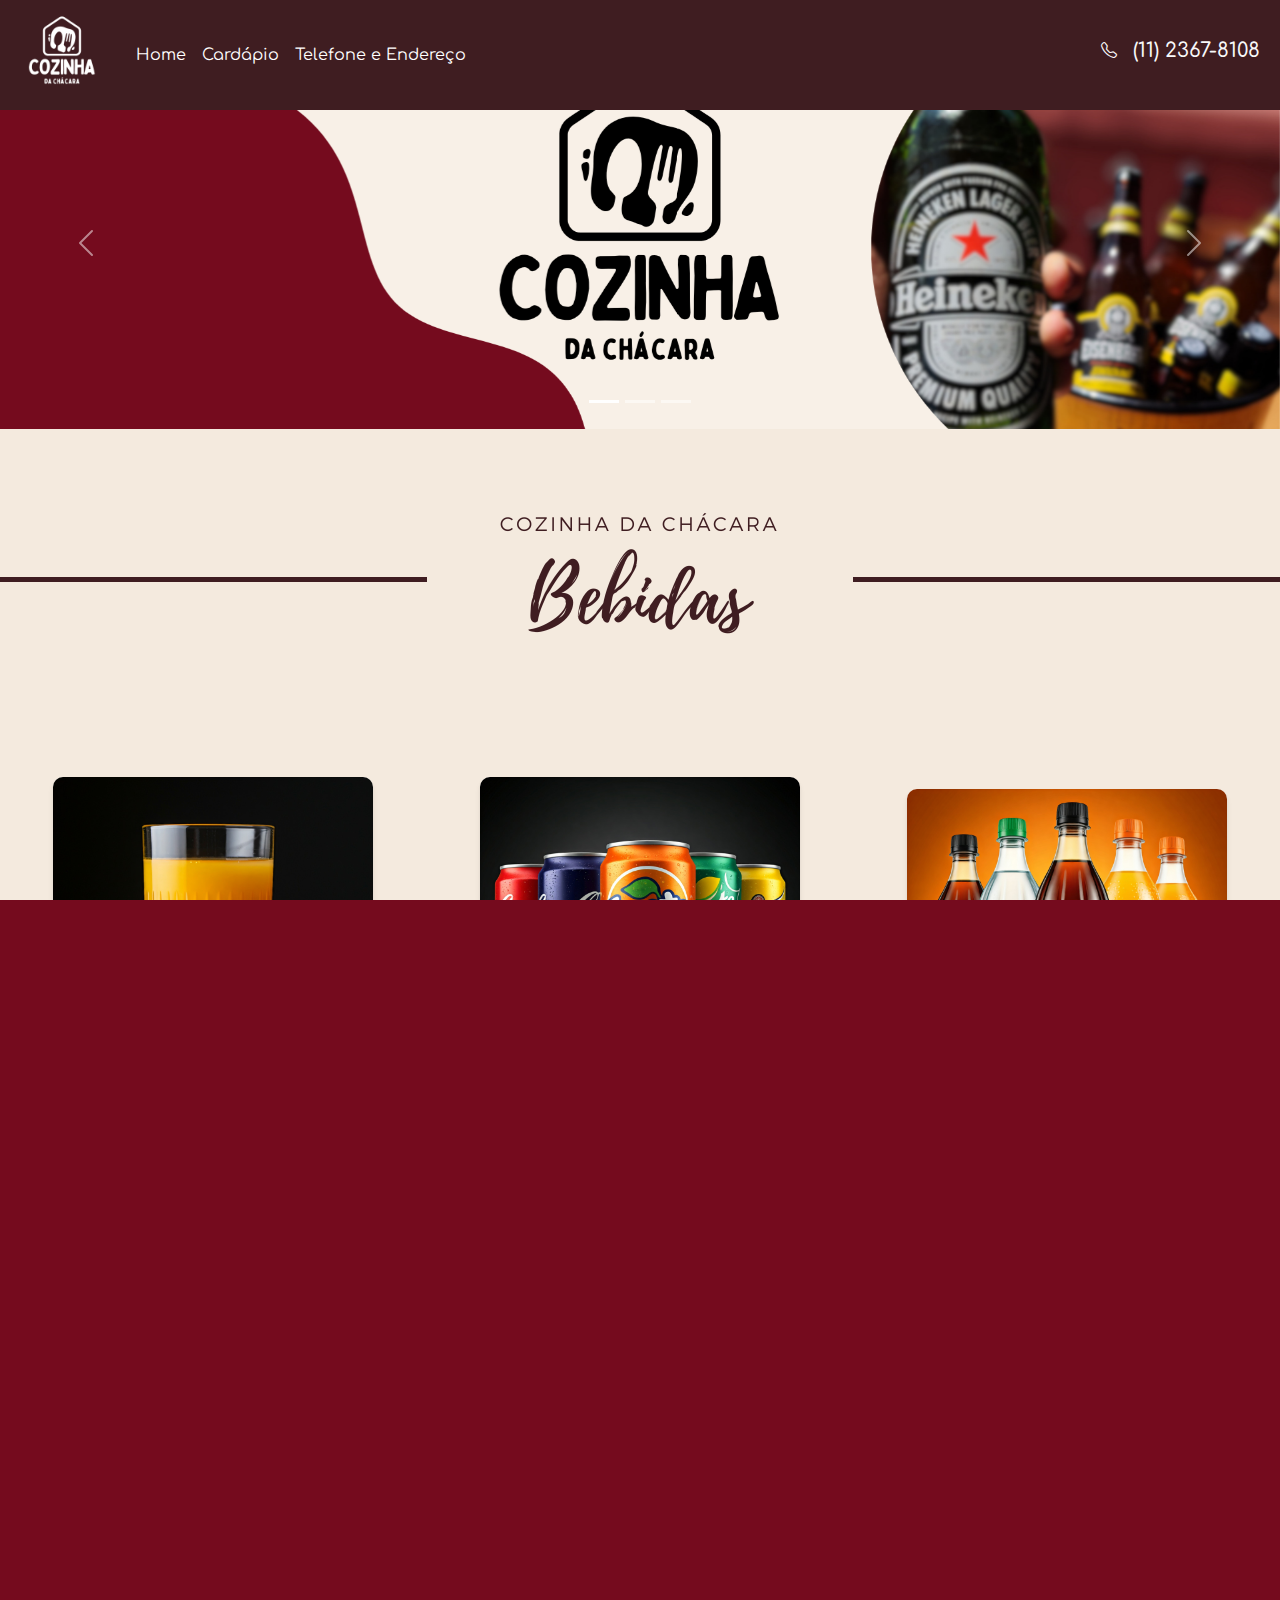
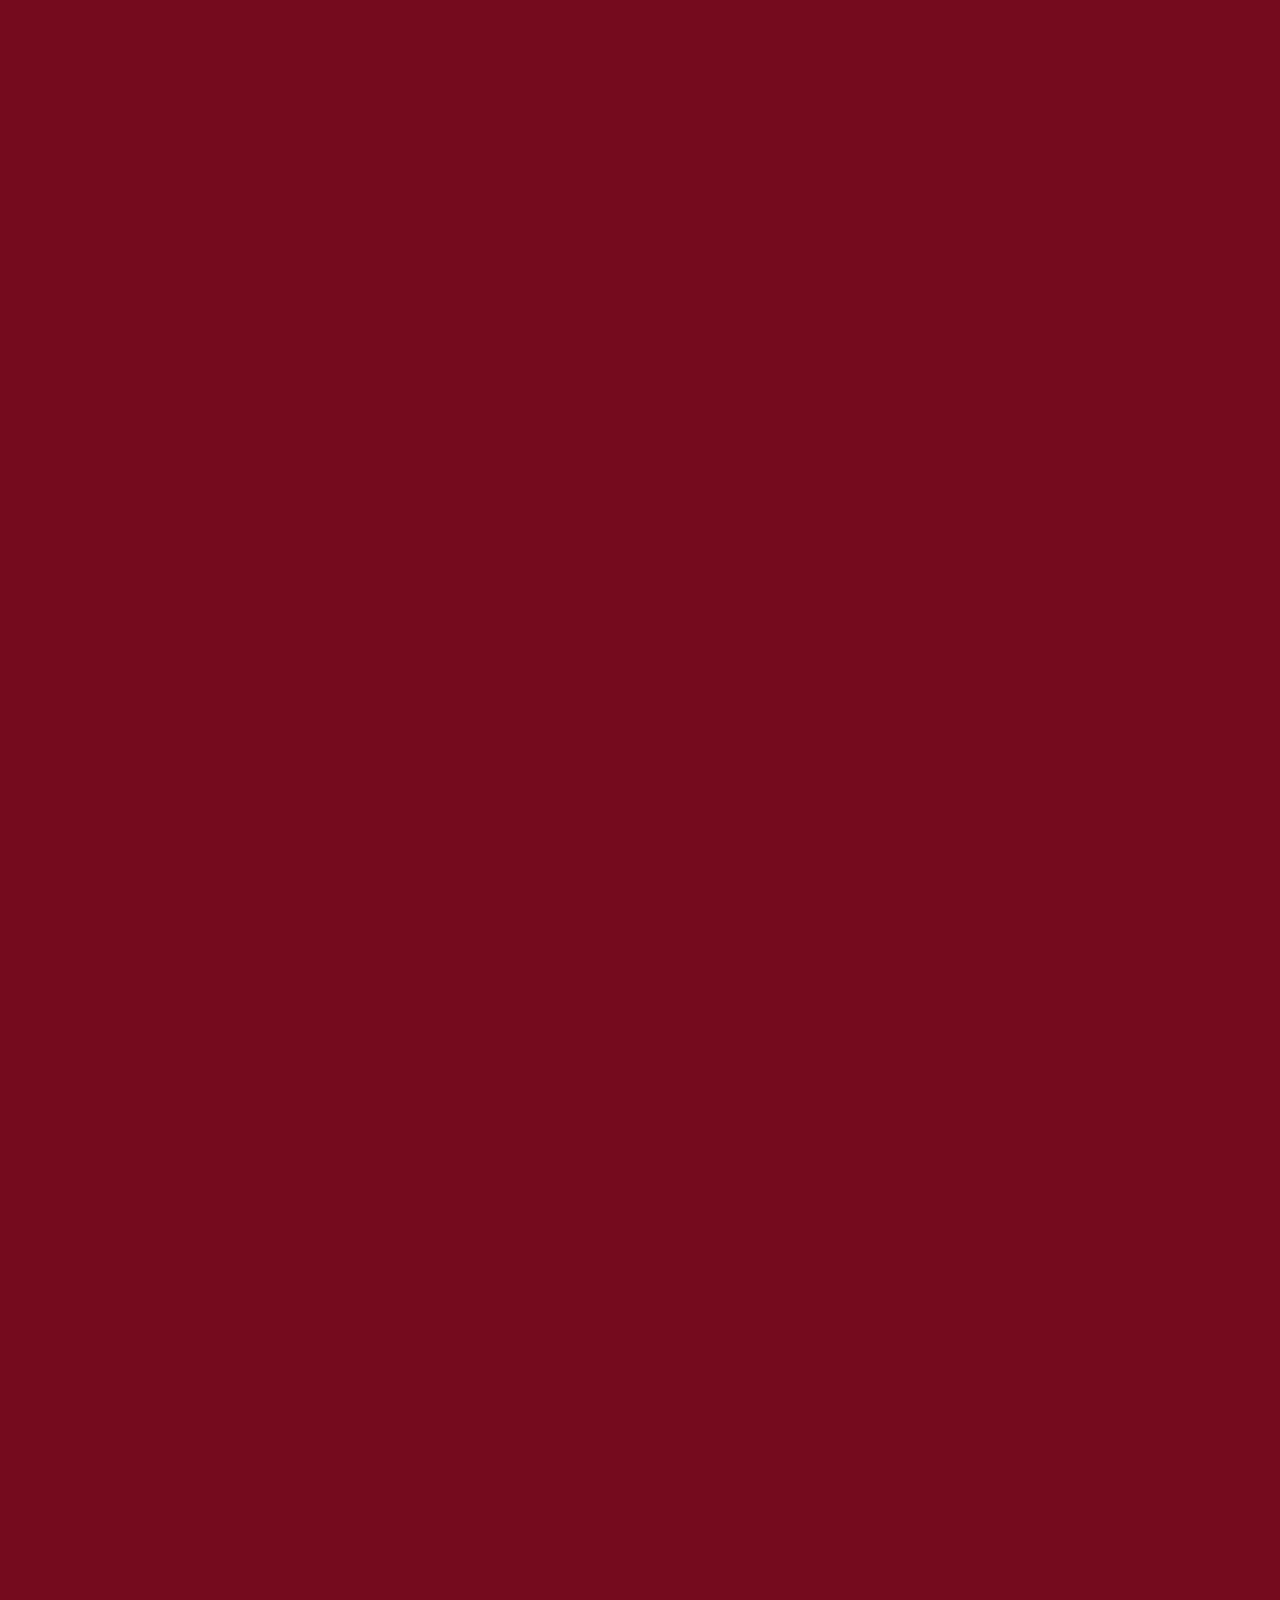
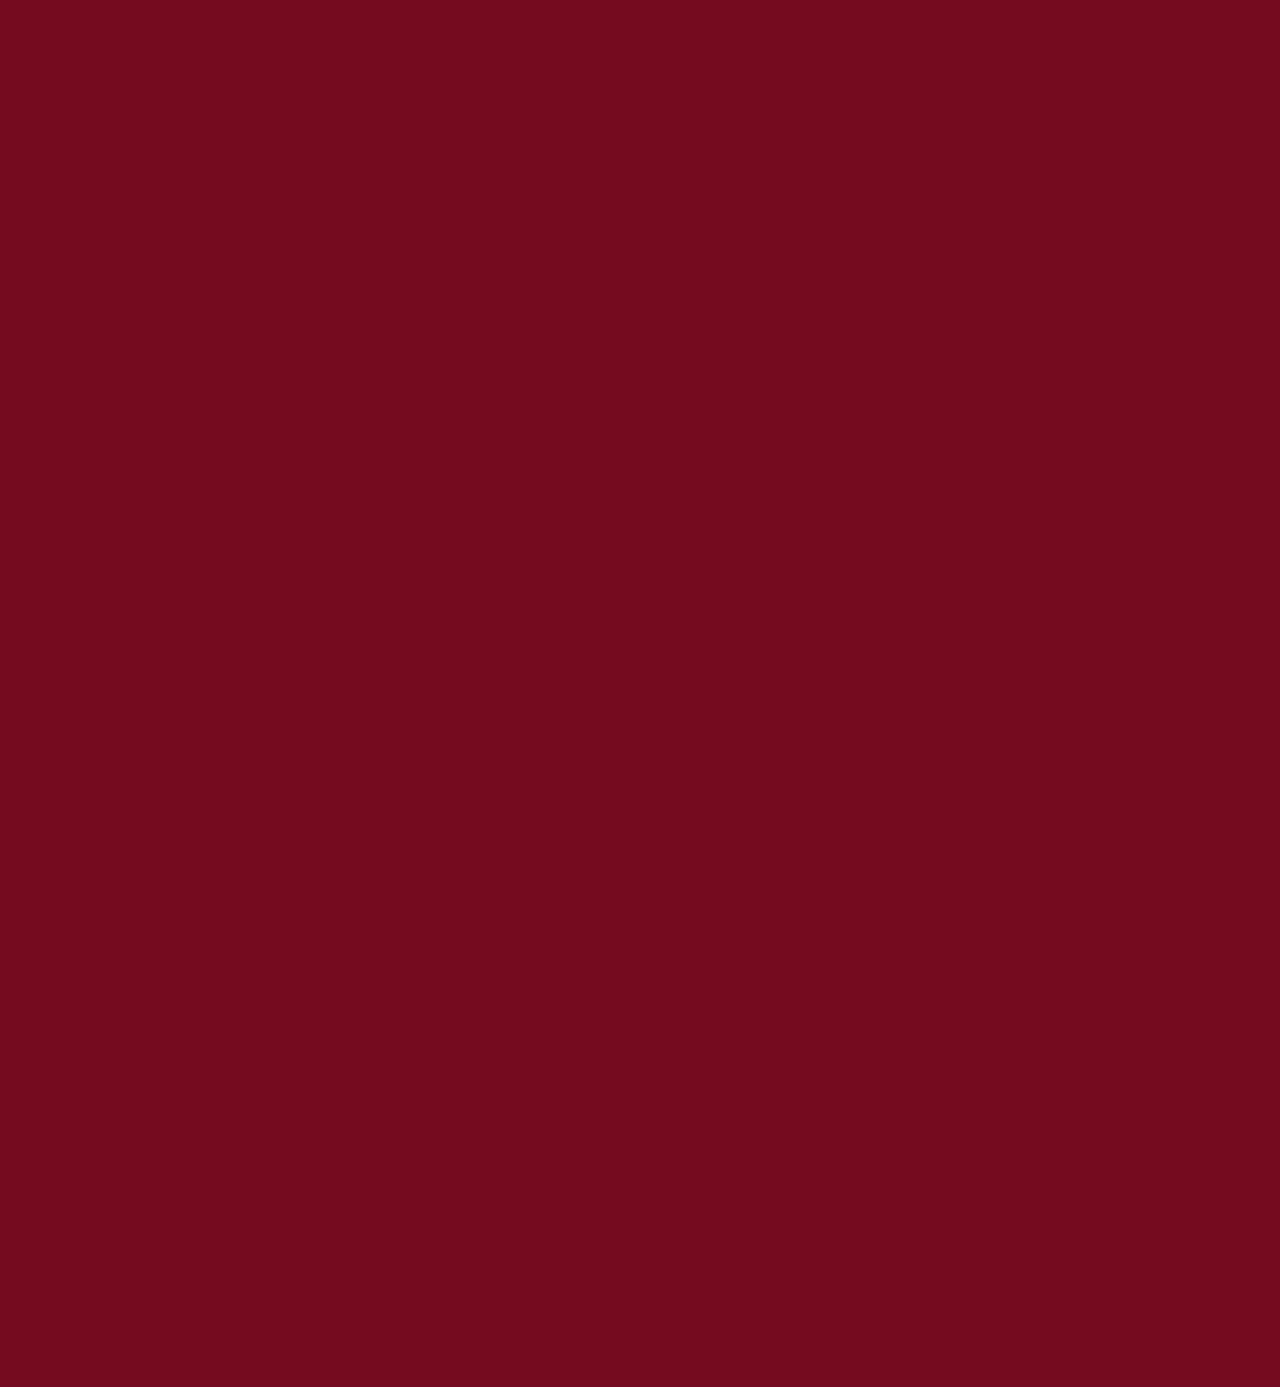
==== commit 51a03299: "Atualização final" ====
--- a/SiteCozinha/secBebidas.html
+++ b/SiteCozinha/secBebidas.html
@@ -120,37 +120,77 @@
 
         <section class="fundo">
             <div class="d-flex flex-row col-12 justify-content-between align-items-center ">
+                <div class="line col-2 col-md-4 "></div>
+                <img src="assets/drinks.png" alt="">
+                <div class="line col-2 col-md-4"></div>
+            </div>
+
+            <div class="promocoes d-flex flex-column flex-md-row justify-content-center-lg-around justify-content-md-around align-items-center">
+                <div class="card_alimento d-flex flex-column justify-content-center col-10 my-5 col-md-3 bg-white">
+                    <img src="assets/caipirinhaPinga.png" class="col-12 img_comida " alt="">
+                    <div class="col-12 text_card px-5">
+                        <hr class="text-light">
+                        <h1 class="text-center my-5 text-light">Caipirinha de pinga</h1>
+                        <hr class="text-light">
+                        <p class="align-self-center " style="text-align: justify;">Limão, Maracuja. Morango e Frutas vermelhas.</p>
+                    </div>
+                </div>
+
+                <div class="card_alimento d-flex flex-column justify-content-center col-10 my-5 col-md-3 bg-white">
+                    <img src="assets/vodka.png" class="col-12 img_comida " alt="">
+                    <div class="col-12 text_card px-5">
+                        <hr class="text-light">
+                        <h1 class="text-center my-5 text-light">Caipinha de vodka smiroff</h1>
+                        <hr class="text-light">
+                        <p class="align-self-center " style="text-align: justify;">Limão, Maracuja. Morango e Frutas vermelhas.</p>
+                    </div>
+                </div>
+
+                <div class="card_alimento d-flex flex-column justify-content-center col-10 my-5 col-md-3 bg-white">
+                    <img src="assets/batida.png" class="col-12 img_comida " alt="">
+                    <div class="col-12 text_card px-5">
+                        <hr class="text-light">
+                        <h1 class="text-center my-5 text-light">Batida de vodka</h1>
+                        <hr class="text-light">
+                        <p class="align-self-center " style="text-align: justify;">Limão, Maracuja. Morango e Frutas vermelhas.</p>
+                    </div>
+                </div>
+            </div>
+        </section>
+
+        <section class="fundo">
+            <div class="d-flex flex-row col-12 justify-content-between align-items-center ">
                 <div class="line col-12 col-md-12 my-5 "></div>
             </div>
 
             <div class="promocoes d-flex flex-column flex-md-row justify-content-center-lg-around justify-content-md-around align-items-center">
                 <div class="card_alimento d-flex flex-column justify-content-center col-10 my-5 col-md-3 bg-white">
-                    <img src="assets/caipirinha.jpeg" class="col-12 img_comida " alt="">
-                    <div class="col-12 text_card px-5">
-                        <hr class="text-light">
-                        <h1 class="text-center my-5 text-light">Caipirinha de pinga</h1>
-                        <hr class="text-light">
-                        <p class="align-self-center " style="text-align: justify;">Limão, Maracuja. Morango e Frutas vermelhas.</p>
-                    </div>
-                </div>
-
-                <div class="card_alimento d-flex flex-column justify-content-center col-10 my-5 col-md-3 bg-white">
-                    <img src="assets/caipirinha.jpeg" class="col-12 img_comida " alt="">
-                    <div class="col-12 text_card px-5">
-                        <hr class="text-light">
-                        <h1 class="text-center my-5 text-light">Caipinha de vodka smiroff</h1>
-                        <hr class="text-light">
-                        <p class="align-self-center " style="text-align: justify;">Limão, Maracuja. Morango e Frutas vermel elas.</p>
-                    </div>
-                </div>
-
-                <div class="card_alimento d-flex flex-column justify-content-center col-10 my-5 col-md-3 bg-white">
-                    <img src="assets/caipirinha.jpeg" class="col-12 img_comida " alt="">
-                    <div class="col-12 text_card px-5">
-                        <hr class="text-light">
-                        <h1 class="text-center my-5 text-light">Batida de vodka</h1>
-                        <hr class="text-light">
-                        <p class="align-self-center " style="text-align: justify;">Limão, Maracuja. Morango e Frutas vermelhas.</p>
+                    <img src="assets/gin.jpeg" class="col-12 img_comida " alt="">
+                    <div class="col-12 text_card px-5">
+                        <hr class="text-light">
+                        <h1 class="text-center my-5 text-light">Gin tônica</h1>
+                        <hr class="text-light">
+                        <p class="align-self-center " style="text-align: justify;">Limão, Maracuja. Morango e Frutas vermelhas.</p>
+                    </div>
+                </div>
+
+                <div class="card_alimento d-flex flex-column justify-content-center col-10 my-5 col-md-3 bg-white">
+                    <img src="assets/whisk.jpeg" class="col-12 img_comida " alt="">
+                    <div class="col-12 text_card px-5">
+                        <hr class="text-light">
+                        <h1 class="text-center my-5 text-light">Red label dose</h1>
+                        <hr class="text-light">
+                        <p class="align-self-center " style="text-align: justify;"></p>
+                    </div>
+                </div>
+
+                <div class="card_alimento d-flex flex-column justify-content-center col-10 my-5 col-md-3 bg-white">
+                    <img src="assets/whisk.jpeg" class="col-12 img_comida " alt="">
+                    <div class="col-12 text_card px-5">
+                        <hr class="text-light">
+                        <h1 class="text-center my-5 text-light">Black label dose</h1>
+                        <hr class="text-light">
+                        <p class="align-self-center " style="text-align: justify;"></p>
                     </div>
                 </div>
             </div>
@@ -163,74 +203,35 @@
 
             <div class="promocoes d-flex flex-column flex-md-row justify-content-center-lg-around justify-content-md-around align-items-center">
                 <div class="card_alimento d-flex flex-column justify-content-center col-10 my-5 col-md-3 bg-white">
-                    <img src="assets/gin.jpeg" class="col-12 img_comida " alt="">
-                    <div class="col-12 text_card px-5">
-                        <hr class="text-light">
-                        <h1 class="text-center my-5 text-light">Gin tônica</h1>
-                        <hr class="text-light">
-                        <p class="align-self-center " style="text-align: justify;">Limão, Maracuja. Morango e Frutas vermelhas.</p>
-                    </div>
-                </div>
-
-                <div class="card_alimento d-flex flex-column justify-content-center col-10 my-5 col-md-3 bg-white">
-                    <img src="assets/whisk.jpeg" class="col-12 img_comida " alt="">
-                    <div class="col-12 text_card px-5">
-                        <hr class="text-light">
-                        <h1 class="text-center my-5 text-light">Red label dose</h1>
-                        <hr class="text-light">
-                        <p class="align-self-center " style="text-align: justify;"></p>
-                    </div>
-                </div>
-
-                <div class="card_alimento d-flex flex-column justify-content-center col-10 my-5 col-md-3 bg-white">
-                    <img src="assets/whisk.jpeg" class="col-12 img_comida " alt="">
-                    <div class="col-12 text_card px-5">
-                        <hr class="text-light">
-                        <h1 class="text-center my-5 text-light">Black label dose</h1>
-                        <hr class="text-light">
-                        <p class="align-self-center " style="text-align: justify;"></p>
-                    </div>
-                </div>
-            </div>
-        </section>
-
-        <section class="fundo">
-            <div class="d-flex flex-row col-12 justify-content-between align-items-center ">
-                <div class="line col-12 col-md-12 my-5 "></div>
-            </div>
-
-            <div class="promocoes d-flex flex-column flex-md-row justify-content-center-lg-around justify-content-md-around align-items-center">
-                <div class="card_alimento d-flex flex-column justify-content-center col-10 my-5 col-md-3 bg-white">
                     <img src="assets/heinekennn.png" class="col-12 img_comida " alt="">
                     <div class="col-12 text_card px-5">
                         <hr class="text-light">
-                        <h1 class="text-center my-5 text-light">Heineken</h1>
-                        <hr class="text-light">
-                        <p class="align-self-center " style="text-align: justify;"></p>
-                    </div>
-                </div>
-
-                <div class="card_alimento d-flex flex-column justify-content-center col-10 my-5 col-md-3 bg-white">
-                    <img src="assets/original.jpeg" class="col-12 img_comida " alt="">
-                    <div class="col-12 text_card px-5">
-                        <hr class="text-light">
-                        <h1 class="text-center my-5 text-light">Original</h1>
-                        <hr class="text-light">
-                        <p class="align-self-center " style="text-align: justify;"></p>
-                    </div>
-                </div>
-
- <div class="card_alimento d-flex flex-column justify-content-center col-10 my-5 col-md-3 bg-white">
-                    <img src="assets/amstel.jpeg" class="col-12 img_comida " alt="">
-                    <div class="col-12 text_card px-5">
-                        <hr class="text-light">
-                        <h1 class="text-center my-5 text-light">Amstel</h1>
-                        <hr class="text-light">
-                        <p class="align-self-center " style="text-align: justify;"></p>
-                    </div>
-                </div>
-            </div>
-            <p class="text-dark fs-6">&copy; As imagens de comidas utilizadas são meramente ilustrativas e foram geradas pela IA Gemini. Todos os direitos reservados aos respectivos autores.</p>
+                        <h1 class="text-center my-5 text-light">Heineken ou Eisenbahn 600ml</h1>
+                        <hr class="text-light">
+                        <p class="align-self-center " style="text-align: justify;"></p>
+                    </div>
+                </div>
+
+                <div class="card_alimento d-flex flex-column justify-content-center col-10 my-5 col-md-3 bg-white">
+                    <img src="assets/original.png" class="col-12 img_comida " alt="">
+                    <div class="col-12 text_card px-5">
+                        <hr class="text-light">
+                        <h1 class="text-center my-5 text-light">Original 600ml</h1>
+                        <hr class="text-light">
+                        <p class="align-self-center " style="text-align: justify;"></p>
+                    </div>
+                </div>
+
+                <div class="card_alimento d-flex flex-column justify-content-center col-10 my-5 col-md-3 bg-white">
+                    <img src="assets/amstel.png" class="col-12 img_comida " alt="">
+                    <div class="col-12 text_card px-5">
+                        <hr class="text-light">
+                        <h1 class="text-center my-5 text-light">Amstel 600ml</h1>
+                        <hr class="text-light">
+                        <p class="align-self-center " style="text-align: justify;"></p>
+                    </div>
+                </div>
+            </div>
         </section>
 
         <footer id="foot" class="row bg-dark d-flex flex-row">
--- a/SiteCozinha/css/cssComida.css
+++ b/SiteCozinha/css/cssComida.css
@@ -8,12 +8,17 @@
    
 }
 
-body {
+html, body {
     background-color: #750B1E;
-    width: 100vw;
-    height: 100vh;   
-}
-
+    margin: 0;
+    padding: 0;
+    width: 100%;
+    height: 100%;
+    overflow-x: hidden;
+    box-sizing: border-box;
+    font-family: "Comfortaa", sans-serif;
+    font-optical-sizing: auto;
+}
 
 .container-fluid {
     position: fixed;
@@ -21,9 +26,20 @@
     z-index: 1000;
     width: 100%;
     background-color: #3F1D21;
-    
-}
-
+}
+
+.carousel,
+.carousel-inner,
+.carousel-item {
+    width: 100%; 
+    height: auto;
+}
+
+.carousel-item img {
+    width: 100%;
+    height: auto;
+    object-fit: cover; 
+}
 
 main {
 
@@ -102,6 +118,7 @@
 }
 .text_card{
    background-color: #750B1E;
+   border-radius: 0px 0px 10px 10px;
    
 }
 
@@ -118,6 +135,7 @@
 ul {
     list-style-type: none; /* Remove as bolinhas */
 }
+
 
 /* Alterar cor quando o link for clicado (visited) */
 a:visited {
@@ -166,3 +184,33 @@
     color: inherit; 
 }
 
+footer {
+    background-color: #750B1E;
+    color: #fff;
+}
+
+footer a {
+    color: #ffffff; 
+    text-decoration: none; 
+}
+
+footer a:hover {
+    color: darkgray; 
+}
+
+footer button {
+    border: none; 
+    background: none; 
+    padding: 0;
+    cursor: pointer; 
+}
+
+.btn-success {
+    transition: background-color 0.3s, transform 0.3s;
+}
+
+.btn-success:hover {
+    background-color: #5cb85c; 
+    transform: scale(1.05); 
+}
+
